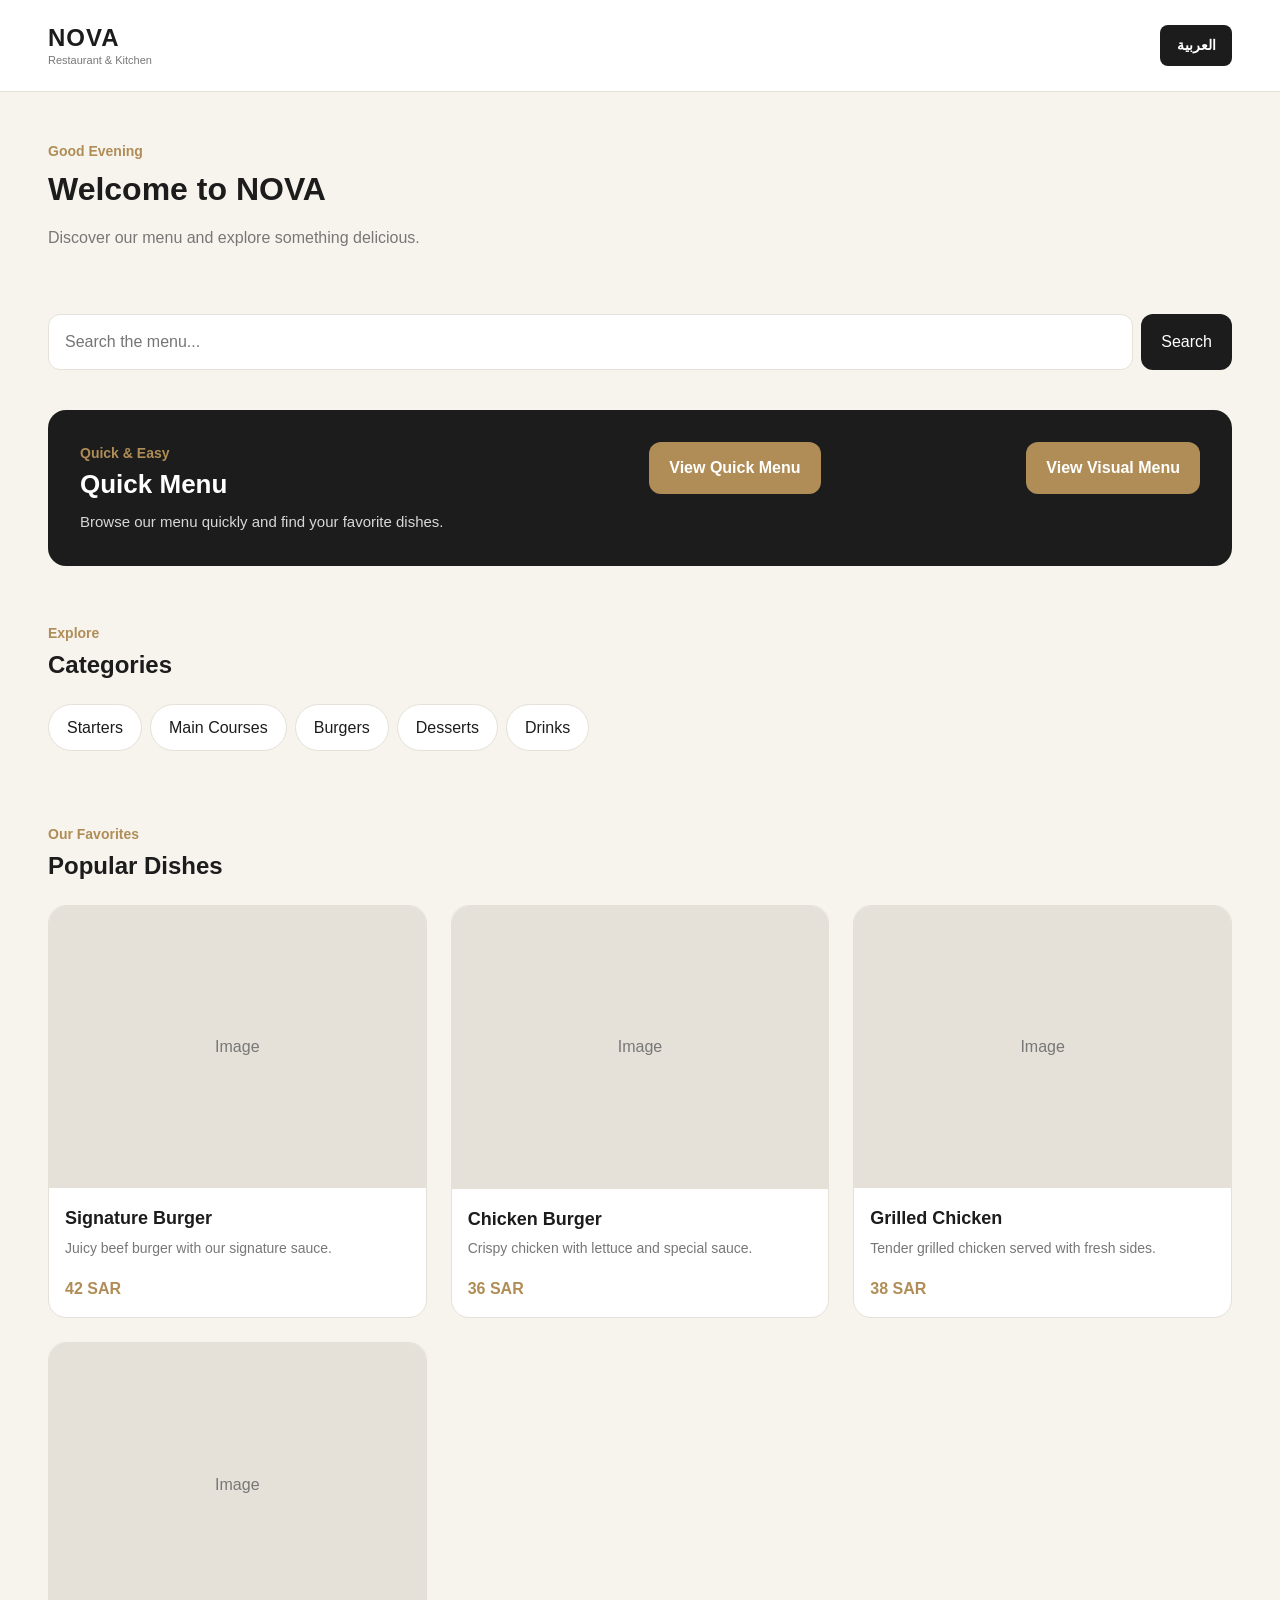
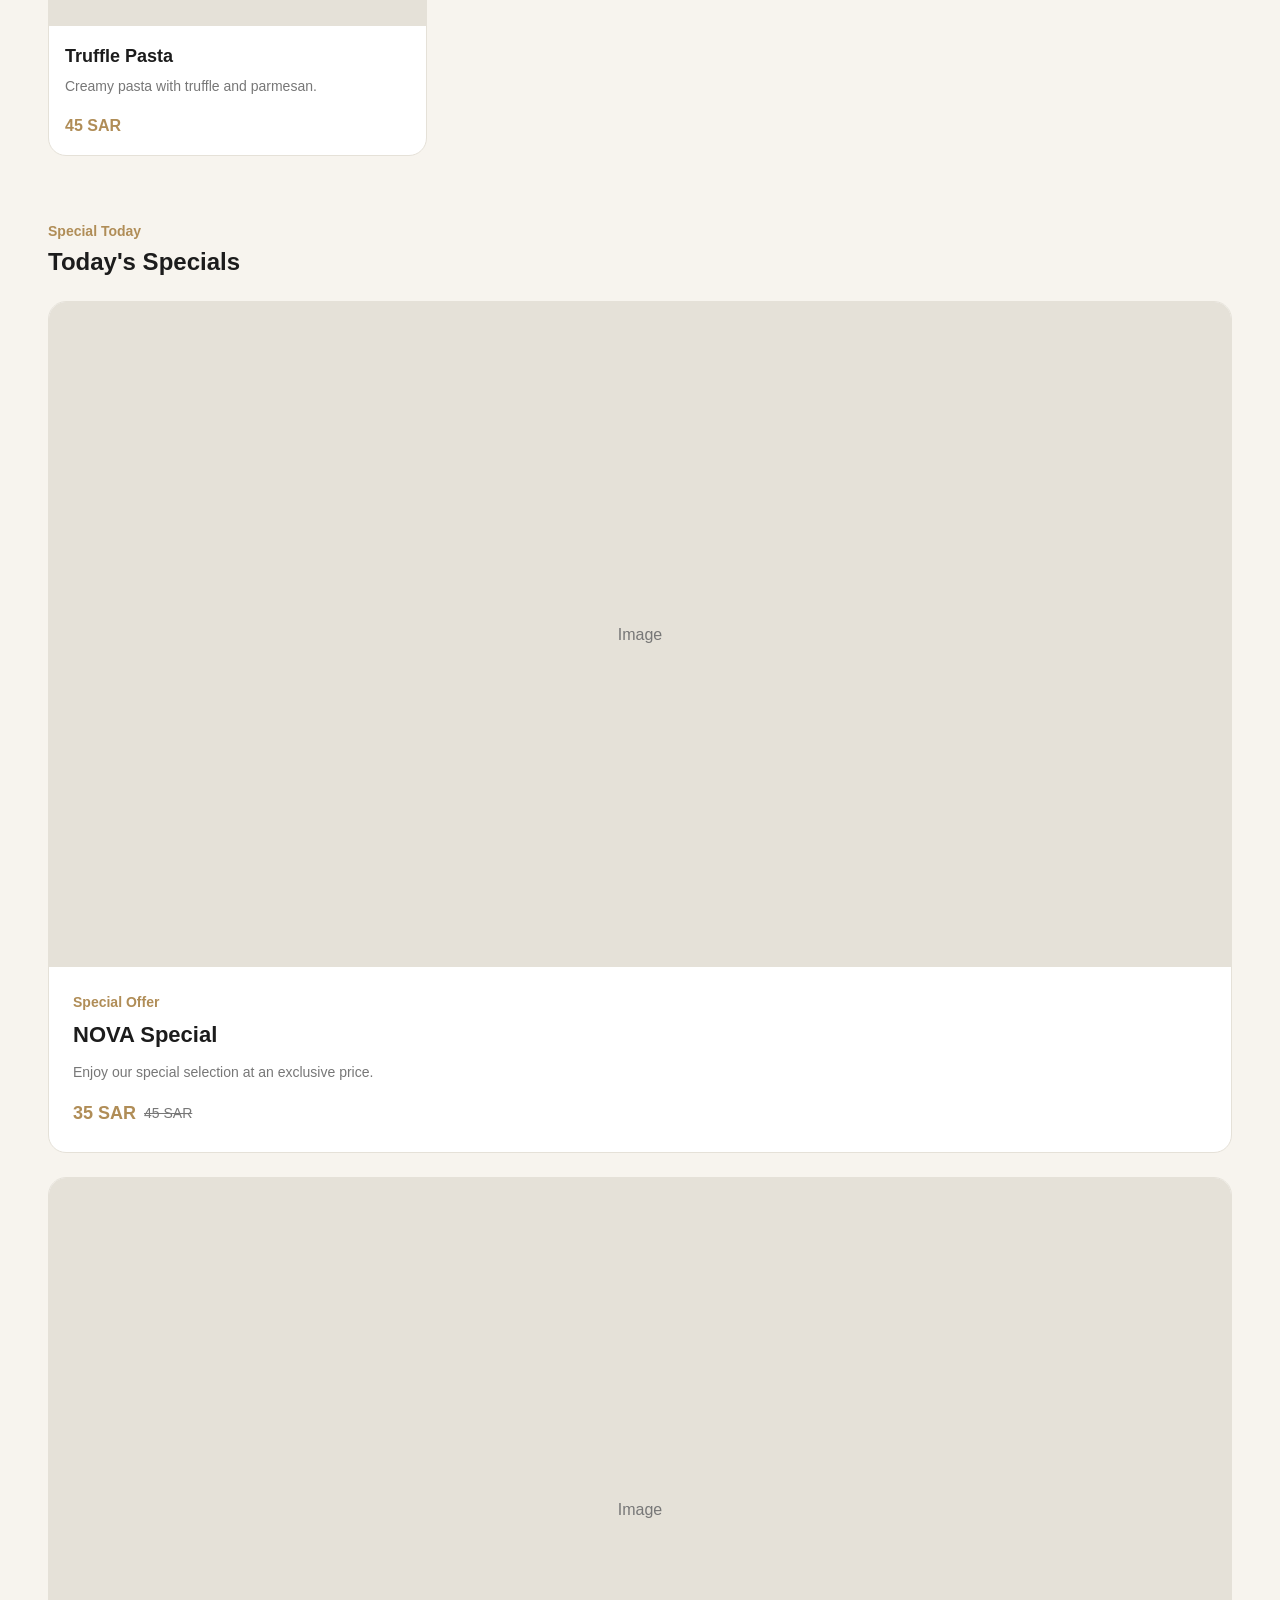
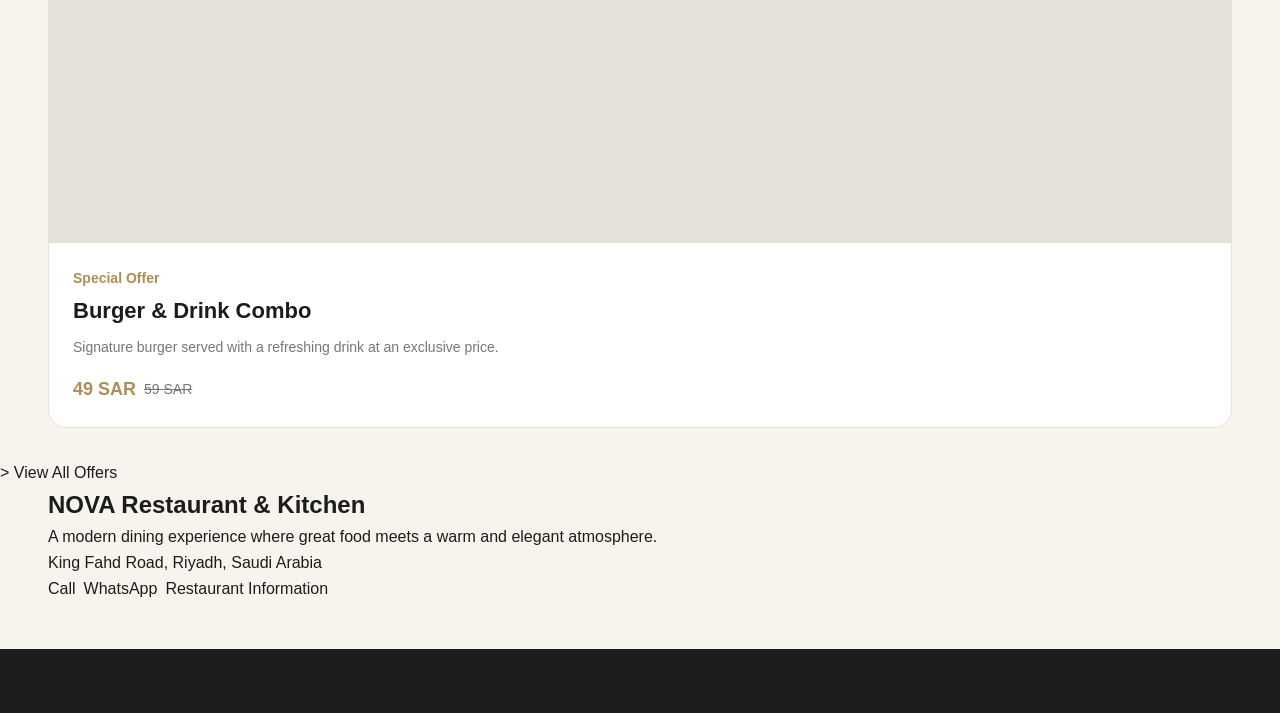
==== nova-restaurant-menu/index.html @ 5a700b1c "Initial NOVA restaurant menu" ====
<!DOCTYPE html>
<html lang="en" dir="ltr">


<head>
    <meta charset="UTF-8">

    <meta
        name="viewport"
        content="width=device-width, initial-scale=1.0"
    >

    <meta
    name="description"
    content="NOVA Restaurant & Kitchen — Explore our menu, signature dishes, special offers, and restaurant information."
>

<meta
    name="robots"
    content="index, follow"
>

<title>NOVA Restaurant & Kitchen | Digital Menu</title>

    <link rel="stylesheet" href="css/variables.css">
    <link rel="stylesheet" href="css/global.css">
    <link rel="stylesheet" href="css/components.css">
    <link rel="stylesheet" href="css/responsive.css">
</head>

<body>

    <div
    id="app"
    data-language="en"
    data-direction="ltr"
>

       <!-- Header -->
<header id="site-header">

    <div class="container">

        <div class="home-header">

            <div class="home-brand">
                <span class="brand-name">NOVA</span>
                <span class="brand-subtitle">Restaurant & Kitchen</span>
            </div>

            <button
                type="button"
                class="language-button"
            >
                العربية
            </button>

        </div>

    </div>

</header>


        <!-- Main Content -->
        <main id="main-content">

    <!-- Welcome Section -->
    <section id="welcome-section">

    <div class="container">

        <p class="welcome-greeting">
            Good Evening
        </p>

        <h1 class="welcome-title">
            Welcome to NOVA
        </h1>

        <p class="welcome-description">
            Discover our menu and explore something delicious.
        </p>

    </div>

</section>


    <!-- Search Section -->
    <section id="search-section">

    <div class="container">

        <div class="search-box">

            <input
                type="search"
                id="menu-search"
                placeholder="Search the menu..."
                aria-label="Search the menu"
            >

            <button
                type="button"
                id="search-button"
                aria-label="Search"
            >
                Search
            </button>

        </div>

    </div>

</section>


    <!-- Quick Menu Section -->
    <section id="quick-menu-section">
        

    <div class="container">

        <div class="quick-menu-card">

            <div class="quick-menu-content">

                <p class="quick-menu-label">
                    Quick & Easy
                </p>

                <h2 class="quick-menu-title">
                    Quick Menu
                </h2>

                <p class="quick-menu-description">
                    Browse our menu quickly and find your favorite dishes.
                </p>

            </div>

            <button
                type="button"
                class="quick-menu-button"
                id="quick-menu-button"
            >
                View Quick Menu
            </button>

            <a
    href="visual-menu.html"
    class="quick-menu-button"
>
    View Visual Menu
</a>

        </div>

    </div>
    

</section>


    <!-- Categories Section -->
    <section id="categories-section">

    <div class="container">

        <div class="section-heading">

            <p class="section-label">
                Explore
            </p>

            <h2 class="section-title">
                Categories
            </h2>

        </div>


        <div
            class="categories-list"
            id="home-categories-list"
        >
        </div>

    </div>

</section>

    <!-- Popular Dishes Section -->
    <section id="popular-section">

    <div class="container">

        <div class="section-heading">

            <p class="section-label">
                Our Favorites
            </p>

            <h2 class="section-title">
                Popular Dishes
            </h2>

        </div>


        <div
    class="products-grid"
    id="home-popular-products"
>
</div>

    </div>

</section>


    <!-- Today's Specials Section -->
    <section id="specials-section">

    <div class="container">

        <div class="section-heading">

            <p class="section-label">
                Special Today
            </p>

            <h2 class="section-title">
                Today's Specials
            </h2>

        </div>


        <div
            class="specials-list"
            id="home-specials-list"
        >
        </div>

    </div>

</section>
>
    View All Offers
</a>

                    

                </div>
                

            </article>

        </div>

    </div>

</section>


    <!-- Restaurant Info Section -->
    <section id="restaurant-info">

    <div class="container">

        <div
            class="restaurant-info-content"
            id="home-restaurant-info"
        >
        </div>

    </div>

</section>

</main>


        <!-- Footer -->
        <footer id="site-footer">
        </footer>

    </div>
    <script src="js/main.js"></script>

</body>

</html>
---- nova-restaurant-menu/css/variables.css ----
:root {

    /* ==============================
       COLORS
    ============================== */

    --color-primary: #1C1C1C;
    --color-background: #F7F4EE;
    --color-surface: #FFFFFF;

    --color-accent: #B08D57;

    --color-text: #1C1C1C;
    --color-text-secondary: #777777;

    --color-border: #E5E1D8;


    /* ==============================
       FONTS
    ============================== */

    --font-english: "Inter", sans-serif;
    --font-arabic: "Tajawal", sans-serif;


    /* ==============================
       SPACING
    ============================== */

    --space-xs: 4px;
    --space-sm: 8px;
    --space-md: 16px;
    --space-lg: 24px;
    --space-xl: 32px;
    --space-2xl: 48px;


    /* ==============================
       BORDER RADIUS
    ============================== */

    --radius-sm: 8px;
    --radius-md: 12px;
    --radius-lg: 18px;


    /* ==============================
       LAYOUT
    ============================== */

    --container-width: 1200px;


    /* ==============================
       TRANSITION
    ============================== */

    --transition: 0.25s ease;

}
---- nova-restaurant-menu/css/global.css ----
/* ==============================
   GLOBAL RESET
============================== */

* {
    margin: 0;
    padding: 0;
    box-sizing: border-box;
}


/* ==============================
   HTML
============================== */

html {
    scroll-behavior: smooth;
}


/* ==============================
   BODY
============================== */

body {
    font-family: var(--font-english);
    background: var(--color-background);
    color: var(--color-text);
    line-height: 1.6;
}


/* ==============================
   ARABIC
============================== */

body[dir="rtl"] {
    font-family: var(--font-arabic);
}


/* ==============================
   FORM ELEMENTS
============================== */

button,
input {
    font: inherit;
}


/* ==============================
   BUTTON
============================== */

button {
    cursor: pointer;
    border: none;
}


/* ==============================
   IMAGES
============================== */

img {
    max-width: 100%;
    display: block;
}


/* ==============================
   LINKS
============================== */

a {
    text-decoration: none;
    color: inherit;
}


/* ==============================
   MAIN APP
============================== */

#app {
    width: 100%;
    min-height: 100vh;
}

/* ==============================
   RTL SUPPORT
============================== */

[dir="rtl"] {
    direction: rtl;
    text-align: right;
}


/* ==============================
   RTL LAYOUT ADJUSTMENTS
============================== */

[dir="rtl"] .quick-menu-button {
    align-self: flex-start;
}

[dir="rtl"] .product-badge {
    align-self: flex-start;
}


/* ==============================
   RTL TEXT
============================== */

[dir="rtl"] input {
    text-align: right;
}

/* ==============================
   CONTAINER
============================== */

.container {
    width: min(
        100% - 32px,
        var(--container-width)
    );

    margin-inline: auto;
}
---- nova-restaurant-menu/css/components.css ----
/* ==============================
   BASE LAYOUT
============================== */

#site-header,
#main-content,
#site-footer {
    width: 100%;
}


/* ==============================
   MAIN CONTENT
============================== */

#main-content {
    min-height: 60vh;
}

/* ==============================
   WELCOME SECTION
============================== */

#welcome-section {
    padding-block: var(--space-2xl);
}

.welcome-greeting {
    color: var(--color-accent);
    font-size: 14px;
    font-weight: 600;
    margin-bottom: var(--space-sm);
}

.welcome-title {
    font-size: 32px;
    line-height: 1.2;
    font-weight: 700;
    margin-bottom: var(--space-md);
}

.welcome-description {
    max-width: 520px;
    color: var(--color-text-secondary);
    font-size: 16px;
}

/* ==============================
   SEARCH SECTION
============================== */

#search-section {
    padding-block: var(--space-md);
}

.search-box {
    display: flex;
    gap: var(--space-sm);
    width: 100%;
}

.search-box input {
    flex: 1;
    min-width: 0;
    padding: 14px 16px;
    border: 1px solid var(--color-border);
    border-radius: var(--radius-md);
    background: var(--color-surface);
    color: var(--color-text);
    outline: none;
}

.search-box input:focus {
    border-color: var(--color-accent);
}

.search-box button {
    padding: 14px 20px;
    border-radius: var(--radius-md);
    background: var(--color-primary);
    color: var(--color-surface);
    transition: var(--transition);
}

.search-box button:hover {
    opacity: 0.9;
}

/* ==============================
   QUICK MENU SECTION
============================== */

#quick-menu-section {
    padding-block: var(--space-lg);
}

.quick-menu-card {
    display: flex;
    flex-direction: column;
    gap: var(--space-lg);
    padding: var(--space-xl);
    border-radius: var(--radius-lg);
    background: var(--color-primary);
    color: var(--color-surface);
}

.quick-menu-label {
    color: var(--color-accent);
    font-size: 14px;
    font-weight: 600;
    margin-bottom: var(--space-xs);
}

.quick-menu-title {
    font-size: 26px;
    line-height: 1.3;
    margin-bottom: var(--space-sm);
}

.quick-menu-description {
    color: #D8D8D8;
    font-size: 15px;
}

.quick-menu-button {
    align-self: flex-start;
    padding: 13px 20px;
    border-radius: var(--radius-md);
    background: var(--color-accent);
    color: var(--color-surface);
    font-weight: 600;
    transition: var(--transition);
}

.quick-menu-button:hover {
    opacity: 0.9;
}

/* ==============================
   CATEGORIES SECTION
============================== */

#categories-section {
    padding-block: var(--space-xl);
}

.section-heading {
    margin-bottom: var(--space-lg);
}

.section-label {
    color: var(--color-accent);
    font-size: 14px;
    font-weight: 600;
    margin-bottom: var(--space-xs);
}

.section-title {
    font-size: 24px;
    line-height: 1.3;
    font-weight: 700;
}

.categories-list {
    display: flex;
    gap: var(--space-sm);
    overflow-x: auto;
    padding-bottom: var(--space-sm);
    scrollbar-width: none;
}

.categories-list::-webkit-scrollbar {
    display: none;
}

.category-item {
    flex: 0 0 auto;
    padding: 10px 18px;
    border: 1px solid var(--color-border);
    border-radius: 999px;
    background: var(--color-surface);
    color: var(--color-text);
    white-space: nowrap;
    transition: var(--transition);
}

.category-item:hover {
    background: var(--color-primary);
    color: var(--color-surface);
    border-color: var(--color-primary);
}

/* ==============================
   POPULAR DISHES
============================== */

#popular-section {
    padding-block: var(--space-xl);
}

.products-grid {
    display: grid;
    grid-template-columns: 1fr;
    gap: var(--space-lg);
}

.product-card {
    overflow: hidden;
    border-radius: var(--radius-lg);
    background: var(--color-surface);
    border: 1px solid var(--color-border);
    transition: var(--transition);
}

.product-card:hover {
    transform: translateY(-2px);
}

.product-image {
    width: 100%;
    aspect-ratio: 4 / 3;
    display: flex;
    align-items: center;
    justify-content: center;
    background: var(--color-border);
    color: var(--color-text-secondary);
}

.product-content {
    padding: var(--space-md);
}

.product-name {
    font-size: 18px;
    font-weight: 700;
    margin-bottom: var(--space-xs);
}

.product-description {
    color: var(--color-text-secondary);
    font-size: 14px;
    margin-bottom: var(--space-md);
}

.product-price {
    color: var(--color-accent);
    font-size: 16px;
    font-weight: 700;
}

/* ==============================
   TODAY'S SPECIALS
============================== */

#specials-section {
    padding-block: var(--space-xl);
}

.specials-list {
    display: grid;
    grid-template-columns: 1fr;
    gap: var(--space-lg);
}

.offer-card {
    overflow: hidden;
    border-radius: var(--radius-lg);
    background: var(--color-surface);
    border: 1px solid var(--color-border);
}

.offer-image {
    width: 100%;
    aspect-ratio: 16 / 9;
    display: flex;
    align-items: center;
    justify-content: center;
    background: var(--color-border);
    color: var(--color-text-secondary);
}

.offer-content {
    padding: var(--space-lg);
}

.offer-label {
    color: var(--color-accent);
    font-size: 14px;
    font-weight: 600;
    margin-bottom: var(--space-xs);
}

.offer-title {
    font-size: 22px;
    font-weight: 700;
    margin-bottom: var(--space-sm);
}

.offer-description {
    color: var(--color-text-secondary);
    font-size: 14px;
    margin-bottom: var(--space-md);
}

.offer-price {
    display: flex;
    align-items: center;
    gap: var(--space-sm);
}

.offer-price-current {
    color: var(--color-accent);
    font-size: 18px;
    font-weight: 700;
}

.offer-price-original {
    color: var(--color-text-secondary);
    font-size: 14px;
    text-decoration: line-through;
}

/* ==============================
   RESTAURANT INFORMATION
============================== */

#restaurant-info-section {
    padding-block: var(--space-xl);
}

.restaurant-info {
    display: grid;
    grid-template-columns: 1fr;
    gap: var(--space-lg);
}

.restaurant-info > div {
    padding: var(--space-lg);
    border-radius: var(--radius-md);
    background: var(--color-surface);
    border: 1px solid var(--color-border);
}

.restaurant-info h3 {
    font-size: 18px;
    font-weight: 700;
    margin-bottom: var(--space-sm);
}

.restaurant-info p {
    color: var(--color-text-secondary);
    font-size: 14px;
}

.restaurant-actions {
    display: flex;
    flex-wrap: wrap;
    gap: var(--space-sm);
}

.restaurant-actions button {
    padding: 11px 16px;
    border-radius: var(--radius-md);
    background: var(--color-primary);
    color: var(--color-surface);
    transition: var(--transition);
}

.restaurant-actions button:hover {
    opacity: 0.9;
}

/* ==============================
   QUICK MENU HEADER
============================== */

#quick-menu-header {
    padding-block: var(--space-lg);
    border-bottom: 1px solid var(--color-border);
    background: var(--color-surface);
}

.quick-menu-top {
    display: flex;
    align-items: center;
    justify-content: space-between;
    gap: var(--space-md);
}

.back-button,
.language-button {
    font-size: 14px;
    font-weight: 600;
}

.back-button {
    color: var(--color-text-secondary);
}

.back-button:hover {
    color: var(--color-text);
}

.quick-menu-brand {
    display: flex;
    flex-direction: column;
    align-items: center;
}

.brand-name {
    font-size: 22px;
    font-weight: 700;
    letter-spacing: 1px;
}

.brand-subtitle {
    color: var(--color-text-secondary);
    font-size: 11px;
}

.language-button {
    padding: 9px 12px;
    border-radius: var(--radius-sm);
    background: var(--color-primary);
    color: var(--color-surface);
}

/* ==============================
   QUICK MENU CATEGORY NAVIGATION
============================== */

#quick-menu-categories {
    position: sticky;
    top: 0;
    z-index: 10;
    padding-block: var(--space-sm);
    background: var(--color-background);
    border-bottom: 1px solid var(--color-border);
}

.quick-menu-category-list {
    display: flex;
    gap: var(--space-sm);
    overflow-x: auto;
    padding-block: 2px;
    scrollbar-width: none;
}

.quick-menu-category-list::-webkit-scrollbar {
    display: none;
}

.quick-category {
    flex: 0 0 auto;
    padding: 9px 16px;
    border: 1px solid var(--color-border);
    border-radius: 999px;
    background: var(--color-surface);
    color: var(--color-text);
    font-size: 14px;
    font-weight: 600;
    white-space: nowrap;
    transition: var(--transition);
}

.quick-category:hover,
.quick-category.active {
    background: var(--color-primary);
    border-color: var(--color-primary);
    color: var(--color-surface);
}

/* ==============================
   QUICK MENU CONTENT
============================== */

#quick-menu-content {
    padding-block: var(--space-xl);
}

.quick-category-section {
    padding-block: var(--space-lg);
    scroll-margin-top: 70px;
}

.quick-category-title {
    font-size: 22px;
    font-weight: 700;
    margin-bottom: var(--space-md);
}

.quick-menu-items {
    display: flex;
    flex-direction: column;
    gap: var(--space-sm);
}

.quick-menu-item {
    display: flex;
    align-items: flex-start;
    justify-content: space-between;
    gap: var(--space-md);

    padding: var(--space-md);

    border-bottom: 1px solid var(--color-border);

    transition: var(--transition);
}

.quick-menu-item:hover {
    background: var(--color-surface);
    border-radius: var(--radius-sm);
}

.quick-menu-item h3 {
    font-size: 16px;
    font-weight: 700;
    margin-bottom: 4px;
}

.quick-menu-item p {
    color: var(--color-text-secondary);
    font-size: 13px;
    line-height: 1.5;
}

.quick-menu-item span {
    flex: 0 0 auto;
    color: var(--color-accent);
    font-size: 15px;
    font-weight: 700;
    white-space: nowrap;
}

/* ==============================
   FOOTER
============================== */

#site-footer {
    margin-top: var(--space-2xl);
    padding-block: var(--space-xl);
    background: var(--color-primary);
    color: var(--color-surface);
}

.footer-content {
    display: grid;
    grid-template-columns: 1fr;
    gap: var(--space-lg);
}

.footer-brand h2 {
    font-size: 24px;
    margin-bottom: var(--space-xs);
}

.footer-brand p,
.footer-contact p {
    color: #D8D8D8;
    font-size: 14px;
}

.footer-contact {
    display: flex;
    flex-direction: column;
    gap: var(--space-xs);
}

.footer-social {
    display: flex;
    flex-wrap: wrap;
    gap: var(--space-md);
}

.footer-social a {
    color: var(--color-accent);
    font-size: 14px;
    font-weight: 600;
}

.footer-bottom {
    margin-top: var(--space-xl);
    padding-top: var(--space-md);
    border-top: 1px solid #3A3A3A;
}

.footer-bottom p {
    color: #AAAAAA;
    font-size: 12px;
}

/* ==============================
   VISUAL MENU
============================== */

#visual-menu-header {
    padding-block: var(--space-lg);
    background: var(--color-surface);
    border-bottom: 1px solid var(--color-border);
}

.visual-menu-top {
    display: flex;
    align-items: center;
    justify-content: space-between;
    gap: var(--space-md);
}

.visual-menu-brand {
    display: flex;
    flex-direction: column;
    align-items: center;
}


#visual-menu-categories {
    position: sticky;
    top: 0;
    z-index: 10;
    padding-block: var(--space-sm);
    background: var(--color-background);
    border-bottom: 1px solid var(--color-border);
}

.visual-menu-category-list {
    display: flex;
    gap: var(--space-sm);
    overflow-x: auto;
    scrollbar-width: none;
}

.visual-menu-category-list::-webkit-scrollbar {
    display: none;
}

.visual-category {
    flex: 0 0 auto;
    padding: 9px 16px;
    border: 1px solid var(--color-border);
    border-radius: 999px;
    background: var(--color-surface);
    color: var(--color-text);
    font-size: 14px;
    font-weight: 600;
    white-space: nowrap;
    transition: var(--transition);
}

.visual-category:hover,
.visual-category.active {
    background: var(--color-primary);
    border-color: var(--color-primary);
    color: var(--color-surface);
}


/* ==============================
   VIEW CONTROLS
============================== */

#visual-menu-controls {
    padding-block: var(--space-md);
}

.menu-controls {
    display: flex;
    align-items: center;
    justify-content: flex-end;
    gap: var(--space-sm);
}

.view-mode-label {
    color: var(--color-text-secondary);
    font-size: 14px;
}

.view-mode-buttons {
    display: flex;
    gap: 4px;
    padding: 4px;
    border-radius: var(--radius-md);
    background: var(--color-border);
}

.view-mode-button {
    padding: 8px 14px;
    border-radius: var(--radius-sm);
    background: transparent;
    color: var(--color-text);
    font-size: 13px;
    font-weight: 600;
}

.view-mode-button.active {
    background: var(--color-surface);
}


/* ==============================
   VISUAL PRODUCTS
============================== */

#visual-menu-products {
    padding-block: var(--space-lg);
}

.visual-category-section {
    padding-block: var(--space-lg);
    scroll-margin-top: 70px;
}

.visual-category-title {
    font-size: 22px;
    font-weight: 700;
    margin-bottom: var(--space-lg);
}

.visual-products-grid {
    display: grid;
    grid-template-columns: 1fr;
    gap: var(--space-lg);
}

.visual-product-card {
    overflow: hidden;
    border-radius: var(--radius-lg);
    background: var(--color-surface);
    border: 1px solid var(--color-border);
    transition: var(--transition);
}

.visual-product-card:hover {
    transform: translateY(-3px);
}

.visual-product-image {
    width: 100%;
    aspect-ratio: 4 / 3;
    display: flex;
    align-items: center;
    justify-content: center;
    background: var(--color-border);
    color: var(--color-text-secondary);
}

.visual-product-content {
    padding: var(--space-md);
}

.visual-product-content h3 {
    font-size: 17px;
    font-weight: 700;
    margin-bottom: var(--space-xs);
}

.visual-product-content p {
    color: var(--color-text-secondary);
    font-size: 14px;
    margin-bottom: var(--space-md);
}

.visual-product-price {
    color: var(--color-accent);
    font-size: 16px;
    font-weight: 700;
}

/* ==============================
   PRODUCT DETAILS
============================== */

#product-details-header {
    padding-block: var(--space-lg);
    background: var(--color-surface);
    border-bottom: 1px solid var(--color-border);
}

.product-details-top {
    display: flex;
    align-items: center;
    justify-content: space-between;
    gap: var(--space-md);
}

.product-details-brand {
    display: flex;
    flex-direction: column;
    align-items: center;
}


#product-details-content {
    padding-block: var(--space-2xl);
}

.product-details {
    display: grid;
    grid-template-columns: 1fr;
    gap: var(--space-xl);
}


/* Product Image */

.product-details-image {
    width: 100%;
    aspect-ratio: 4 / 3;
    display: flex;
    align-items: center;
    justify-content: center;

    border-radius: var(--radius-lg);

    background: var(--color-border);
    color: var(--color-text-secondary);
}


/* Product Information */

.product-details-info {
    display: flex;
    flex-direction: column;
}


/* Badge */

.product-badge {
    align-self: flex-start;
    margin-bottom: var(--space-sm);

    padding: 6px 10px;

    border-radius: 999px;

    background: var(--color-accent);
    color: var(--color-surface);

    font-size: 12px;
    font-weight: 600;
}


/* Name */

.product-details-name {
    font-size: 30px;
    line-height: 1.2;
    font-weight: 700;
    margin-bottom: var(--space-sm);
}


/* Price */

.product-details-price {
    color: var(--color-accent);
    font-size: 20px;
    font-weight: 700;
    margin-bottom: var(--space-lg);
}


/* Description */

.product-details-description {
    color: var(--color-text-secondary);
    font-size: 15px;
    line-height: 1.7;
    margin-bottom: var(--space-xl);
}


/* Details Sections */

.product-details-section {
    padding-block: var(--space-lg);
    border-top: 1px solid var(--color-border);
}

.product-details-section h2 {
    font-size: 17px;
    font-weight: 700;
    margin-bottom: var(--space-sm);
}

.product-details-section p {
    color: var(--color-text-secondary);
    font-size: 14px;
    line-height: 1.7;
}

/* ==============================
   SEARCH PAGE
============================== */

#search-page-header {
    padding-block: var(--space-lg);
    background: var(--color-surface);
    border-bottom: 1px solid var(--color-border);
}

.search-page-top {
    display: flex;
    align-items: center;
    justify-content: space-between;
    gap: var(--space-md);
}

.search-page-brand {
    display: flex;
    flex-direction: column;
    align-items: center;
}

.search-page-heading {
    margin-top: var(--space-xl);
}

.search-page-title {
    font-size: 30px;
    line-height: 1.2;
    font-weight: 700;
}


/* Search Input */

#search-page-input {
    padding-block: var(--space-xl);
}

.search-page-box {
    display: flex;
    gap: var(--space-sm);
}

.search-page-box input {
    flex: 1;
    min-width: 0;
    padding: 14px 16px;
    border: 1px solid var(--color-border);
    border-radius: var(--radius-md);
    background: var(--color-surface);
    color: var(--color-text);
    outline: none;
}

.search-page-box input:focus {
    border-color: var(--color-accent);
}

.search-page-box button {
    padding: 14px 20px;
    border-radius: var(--radius-md);
    background: var(--color-primary);
    color: var(--color-surface);
}


/* Popular Searches */

#popular-searches {
    padding-block: var(--space-lg);
}

.popular-search-list {
    display: flex;
    flex-wrap: wrap;
    gap: var(--space-sm);
}

.popular-search-item {
    padding: 10px 16px;
    border: 1px solid var(--color-border);
    border-radius: 999px;
    background: var(--color-surface);
    color: var(--color-text);
    font-size: 14px;
    transition: var(--transition);
}

.popular-search-item:hover {
    background: var(--color-primary);
    border-color: var(--color-primary);
    color: var(--color-surface);
}


/* Search Results */

#search-results {
    padding-block: var(--space-xl);
}

.search-results-grid {
    display: grid;
    grid-template-columns: 1fr;
    gap: var(--space-lg);
}

.search-result-card {
    overflow: hidden;
    border: 1px solid var(--color-border);
    border-radius: var(--radius-lg);
    background: var(--color-surface);
    transition: var(--transition);
}

.search-result-card:hover {
    transform: translateY(-2px);
}

.search-result-image {
    width: 100%;
    aspect-ratio: 4 / 3;
    display: flex;
    align-items: center;
    justify-content: center;
    background: var(--color-border);
    color: var(--color-text-secondary);
}

.search-result-content {
    padding: var(--space-md);
}

.search-result-content h3 {
    font-size: 17px;
    font-weight: 700;
    margin-bottom: var(--space-xs);
}

.search-result-content p {
    color: var(--color-text-secondary);
    font-size: 14px;
    margin-bottom: var(--space-md);
}

.search-result-content span {
    color: var(--color-accent);
    font-size: 16px;
    font-weight: 700;
}


/* No Results */

.search-no-results {
    padding-block: var(--space-2xl);
    text-align: center;
}

.search-no-results h3 {
    font-size: 20px;
    margin-bottom: var(--space-sm);
}

.search-no-results p {
    color: var(--color-text-secondary);
}

/* ==============================
   OFFERS HEADER
============================== */

#offers-header {
    padding-block: var(--space-xl);
    background: var(--color-surface);
    border-bottom: 1px solid var(--color-border);
}

.offers-top {
    display: flex;
    align-items: center;
    justify-content: space-between;
    gap: var(--space-md);
}

.offers-brand {
    display: flex;
    flex-direction: column;
    align-items: center;
}

.offers-heading {
    margin-top: var(--space-xl);
}

.offers-title {
    font-size: 32px;
    line-height: 1.2;
    font-weight: 700;
    margin-bottom: var(--space-sm);
}

.offers-description {
    max-width: 560px;
    color: var(--color-text-secondary);
    font-size: 15px;
}

/* ==============================
   OFFERS PAGE
============================== */

#offers-content {
    padding-block: var(--space-2xl);
}


/* ==============================
   OFFERS LIST
============================== */

.offers-list {
    display: grid;
    grid-template-columns: 1fr;
    gap: var(--space-xl);
}


/* ==============================
   OFFER PAGE CARD
============================== */

.offer-page-card {
    overflow: hidden;
    border-radius: var(--radius-lg);
    background: var(--color-surface);
    border: 1px solid var(--color-border);
    transition: var(--transition);
}

.offer-page-card:hover {
    transform: translateY(-3px);
}


/* ==============================
   OFFER IMAGE
============================== */

.offer-page-image {
    width: 100%;
    aspect-ratio: 16 / 9;

    display: flex;
    align-items: center;
    justify-content: center;

    background: var(--color-border);
    color: var(--color-text-secondary);
}


/* ==============================
   OFFER CONTENT
============================== */

.offer-page-content {
    padding: var(--space-lg);
}


/* ==============================
   OFFER BADGE
============================== */

.offer-page-badge {
    display: inline-block;

    margin-bottom: var(--space-sm);

    padding: 6px 10px;

    border-radius: 999px;

    background: var(--color-accent);
    color: var(--color-surface);

    font-size: 12px;
    font-weight: 600;
}


/* ==============================
   OFFER TITLE
============================== */

.offer-page-title {
    font-size: 22px;
    font-weight: 700;
    margin-bottom: var(--space-sm);
}


/* ==============================
   OFFER DESCRIPTION
============================== */

.offer-page-description {
    color: var(--color-text-secondary);
    font-size: 14px;
    line-height: 1.7;
    margin-bottom: var(--space-lg);
}


/* ==============================
   OFFER PRICE
============================== */

.offer-page-price {
    display: flex;
    align-items: center;
    gap: var(--space-sm);

    margin-bottom: var(--space-lg);
}

.offer-page-current {
    color: var(--color-accent);
    font-size: 20px;
    font-weight: 700;
}

.offer-page-original {
    color: var(--color-text-secondary);
    font-size: 14px;
    text-decoration: line-through;
}


/* ==============================
   OFFER BUTTON
============================== */

.offer-page-button {
    display: inline-block;

    padding: 12px 18px;

    border-radius: var(--radius-md);

    background: var(--color-primary);
    color: var(--color-surface);

    font-size: 14px;
    font-weight: 600;

    transition: var(--transition);
}

.offer-page-button:hover {
    opacity: 0.9;
}

/* ==============================
   RESTAURANT PAGE HEADER
============================== */

#restaurant-page-header {
    padding-block: var(--space-xl);
    background: var(--color-surface);
    border-bottom: 1px solid var(--color-border);
}

.restaurant-page-top {
    display: flex;
    align-items: center;
    justify-content: space-between;
    gap: var(--space-md);
}

.restaurant-page-brand {
    display: flex;
    flex-direction: column;
    align-items: center;
}

.restaurant-page-heading {
    margin-top: var(--space-xl);
}

.restaurant-page-title {
    font-size: 32px;
    line-height: 1.2;
    font-weight: 700;
    margin-bottom: var(--space-sm);
}

.restaurant-page-description {
    max-width: 560px;
    color: var(--color-text-secondary);
    font-size: 15px;
}

/* ==============================
   RESTAURANT PAGE CONTENT
============================== */

#restaurant-page-content {
    padding-block: var(--space-2xl);
}


/* ==============================
   RESTAURANT PAGE GRID
============================== */

.restaurant-page-grid {
    display: grid;
    grid-template-columns: 1fr;
    gap: var(--space-lg);
}


/* ==============================
   RESTAURANT PAGE CARD
============================== */

.restaurant-page-card {
    padding: var(--space-xl);

    border-radius: var(--radius-lg);

    background: var(--color-surface);

    border: 1px solid var(--color-border);
}


/* ==============================
   CARD TITLE
============================== */

.restaurant-page-card h2 {
    font-size: 22px;
    line-height: 1.3;
    font-weight: 700;

    margin-bottom: var(--space-sm);
}


/* ==============================
   CARD TEXT
============================== */

.restaurant-page-card > p:not(.section-label) {
    color: var(--color-text-secondary);

    font-size: 15px;

    line-height: 1.7;
}


/* ==============================
   OPENING HOURS
============================== */

.restaurant-hours-list {
    display: flex;
    flex-direction: column;
    gap: var(--space-md);

    margin-top: var(--space-md);
}

.restaurant-hours-list div {
    display: flex;
    flex-direction: column;
    gap: 4px;

    padding-bottom: var(--space-md);

    border-bottom: 1px solid var(--color-border);
}

.restaurant-hours-list div:last-child {
    padding-bottom: 0;
    border-bottom: none;
}

.restaurant-hours-list span {
    color: var(--color-text-secondary);

    font-size: 14px;
}

.restaurant-hours-list strong {
    color: var(--color-text);

    font-size: 15px;
}


/* ==============================
   ACTION BUTTONS
============================== */

.restaurant-page-actions {
    display: flex;
    flex-wrap: wrap;
    gap: var(--space-sm);

    margin-top: var(--space-lg);
}

.restaurant-page-button {
    display: inline-block;

    padding: 11px 16px;

    border-radius: var(--radius-md);

    background: var(--color-primary);
    color: var(--color-surface);

    font-size: 14px;
    font-weight: 600;

    transition: var(--transition);
}

.restaurant-page-button:hover {
    opacity: 0.9;
}


/* ==============================
   SOCIAL MEDIA
============================== */

.restaurant-page-social {
    display: flex;
    flex-wrap: wrap;
    gap: var(--space-md);

    margin-top: var(--space-lg);
}

.restaurant-page-social a {
    color: var(--color-accent);

    font-size: 14px;
    font-weight: 600;
}


/* ==============================
   MAP
============================== */

.restaurant-map-placeholder {
    width: 100%;
    min-height: 220px;

    display: flex;
    align-items: center;
    justify-content: center;

    margin-top: var(--space-lg);

    border-radius: var(--radius-md);

    background: var(--color-border);

    color: var(--color-text-secondary);

    font-size: 14px;
}

/* ==============================
   LANGUAGE BUTTON
============================== */

.language-button {
    min-width: 72px;
    padding: 9px 12px;

    border-radius: var(--radius-sm);

    background: var(--color-primary);
    color: var(--color-surface);

    font-size: 14px;
    font-weight: 600;

    transition: var(--transition);
}

.language-button:hover {
    opacity: 0.9;
}

/* ==============================
   RTL FLEX SUPPORT
============================== */

[dir="rtl"] .quick-menu-top,
[dir="rtl"] .visual-menu-top,
[dir="rtl"] .product-details-top,
[dir="rtl"] .search-page-top,
[dir="rtl"] .offers-top,
[dir="rtl"] .restaurant-page-top {
    direction: rtl;
}


/* ==============================
   RTL PRICE LAYOUT
============================== */

[dir="rtl"] .offer-price,
[dir="rtl"] .offer-page-price {
    flex-direction: row;
}


/* ==============================
   RTL ACTIONS
============================== */

[dir="rtl"] .restaurant-actions,
[dir="rtl"] .restaurant-page-actions,
[dir="rtl"] .restaurant-page-social {
    justify-content: flex-start;
}

/* ==============================
   HOME HEADER
============================== */

#site-header {
    padding-block: var(--space-lg);
    background: var(--color-surface);
    border-bottom: 1px solid var(--color-border);
}

.home-header {
    display: flex;
    align-items: center;
    justify-content: space-between;
    gap: var(--space-md);
}

.home-brand {
    display: flex;
    flex-direction: column;
}

.home-brand .brand-name {
    font-size: 24px;
    font-weight: 700;
    line-height: 1.2;
}

.home-brand .brand-subtitle {
    color: var(--color-text-secondary);
    font-size: 11px;
    line-height: 1.3;
}
---- nova-restaurant-menu/css/responsive.css ----
/* ==============================
   TABLET
============================== */

@media (min-width: 768px) {

    .container {
        width: min(
            100% - 64px,
            var(--container-width)
        );
    }


    /* ==============================
       PRODUCT GRIDS
    ============================== */

    .products-grid {
        grid-template-columns: repeat(2, 1fr);
    }

    .visual-products-grid {
        grid-template-columns: repeat(2, 1fr);
    }

    .search-results-grid {
        grid-template-columns: repeat(2, 1fr);
    }


    /* ==============================
       OFFERS
    ============================== */

    .offers-list {
        grid-template-columns: repeat(2, 1fr);
    }


    /* ==============================
       RESTAURANT INFORMATION
    ============================== */

    .restaurant-page-grid {
        grid-template-columns: repeat(2, 1fr);
    }

}


/* ==============================
   DESKTOP
============================== */

@media (min-width: 1200px) {

    .container {
        width: min(
            100% - 96px,
            var(--container-width)
        );
    }


    /* ==============================
       PRODUCT GRIDS
    ============================== */

    .products-grid {
        grid-template-columns: repeat(3, 1fr);
    }

    .visual-products-grid {
        grid-template-columns: repeat(3, 1fr);
    }

    .search-results-grid {
        grid-template-columns: repeat(3, 1fr);
    }


    /* ==============================
       OFFERS
    ============================== */

    .offers-list {
        grid-template-columns: repeat(2, 1fr);
    }


    /* ==============================
       RESTAURANT INFORMATION
    ============================== */

    .restaurant-page-grid {
        grid-template-columns: repeat(2, 1fr);
    }

}

/* ==============================
   MOBILE HEADER
============================== */

@media (max-width: 767px) {

    .quick-menu-top,
    .visual-menu-top,
    .product-details-top,
    .search-page-top,
    .offers-top,
    .restaurant-page-top {
        gap: var(--space-sm);
    }


    .brand-name {
        font-size: 20px;
    }


    .brand-subtitle {
        font-size: 10px;
    }


    .back-button,
    .language-button {
        font-size: 13px;
    }


    .language-button {
        padding: 8px 10px;
    }

}

/* ==============================
   MOBILE TYPOGRAPHY
============================== */

@media (max-width: 767px) {

    .welcome-title {
        font-size: 28px;
    }


    .quick-menu-title {
        font-size: 23px;
    }


    .section-title {
        font-size: 22px;
    }


    .product-details-name {
        font-size: 27px;
    }


    .search-page-title,
    .offers-title,
    .restaurant-page-title {
        font-size: 28px;
    }


    .visual-category-title,
    .quick-category-title {
        font-size: 20px;
    }

}

/* ==============================
   MOBILE CATEGORY NAVIGATION
============================== */

@media (max-width: 767px) {

    .quick-menu-category-list,
    .visual-menu-category-list,
    .categories-list {
        width: 100%;
        overflow-x: auto;
        overflow-y: hidden;

        -webkit-overflow-scrolling: touch;

        scrollbar-width: none;
    }


    .quick-menu-category-list::-webkit-scrollbar,
    .visual-menu-category-list::-webkit-scrollbar,
    .categories-list::-webkit-scrollbar {
        display: none;
    }


    .quick-category,
    .visual-category,
    .category-item {
        flex-shrink: 0;
    }

}

/* ==============================
   QUICK MENU RESPONSIVE
============================== */

@media (min-width: 768px) {

    .quick-menu-card {
        flex-direction: row;
        align-items: center;
        justify-content: space-between;
    }


    .quick-menu-content {
        max-width: 680px;
    }


    .quick-menu-button {
        flex-shrink: 0;
    }

}

/* ==============================
   PRODUCT DETAILS RESPONSIVE
============================== */

@media (min-width: 768px) {

    .product-details {
        grid-template-columns: 1.1fr 1fr;
        align-items: start;
    }


    .product-details-image {
        position: sticky;
        top: var(--space-lg);
    }

}

/* ==============================
   OFFERS RESPONSIVE
============================== */

@media (min-width: 768px) {

    .offer-page-card {
        display: grid;
        grid-template-columns: 1fr 1fr;
        align-items: stretch;
    }


    .offer-page-image {
        height: 100%;
        min-height: 280px;
    }


    .offer-page-content {
        display: flex;
        flex-direction: column;
        justify-content: center;
    }


    .offer-page-button {
        align-self: flex-start;
    }

}

/* ==============================
   RESTAURANT INFORMATION RESPONSIVE
============================== */

@media (min-width: 768px) {

    .restaurant-page-card {
        min-height: 100%;
    }


    .restaurant-map-card {
        grid-column: 1 / -1;
    }


    .restaurant-map-placeholder {
        min-height: 300px;
    }

}
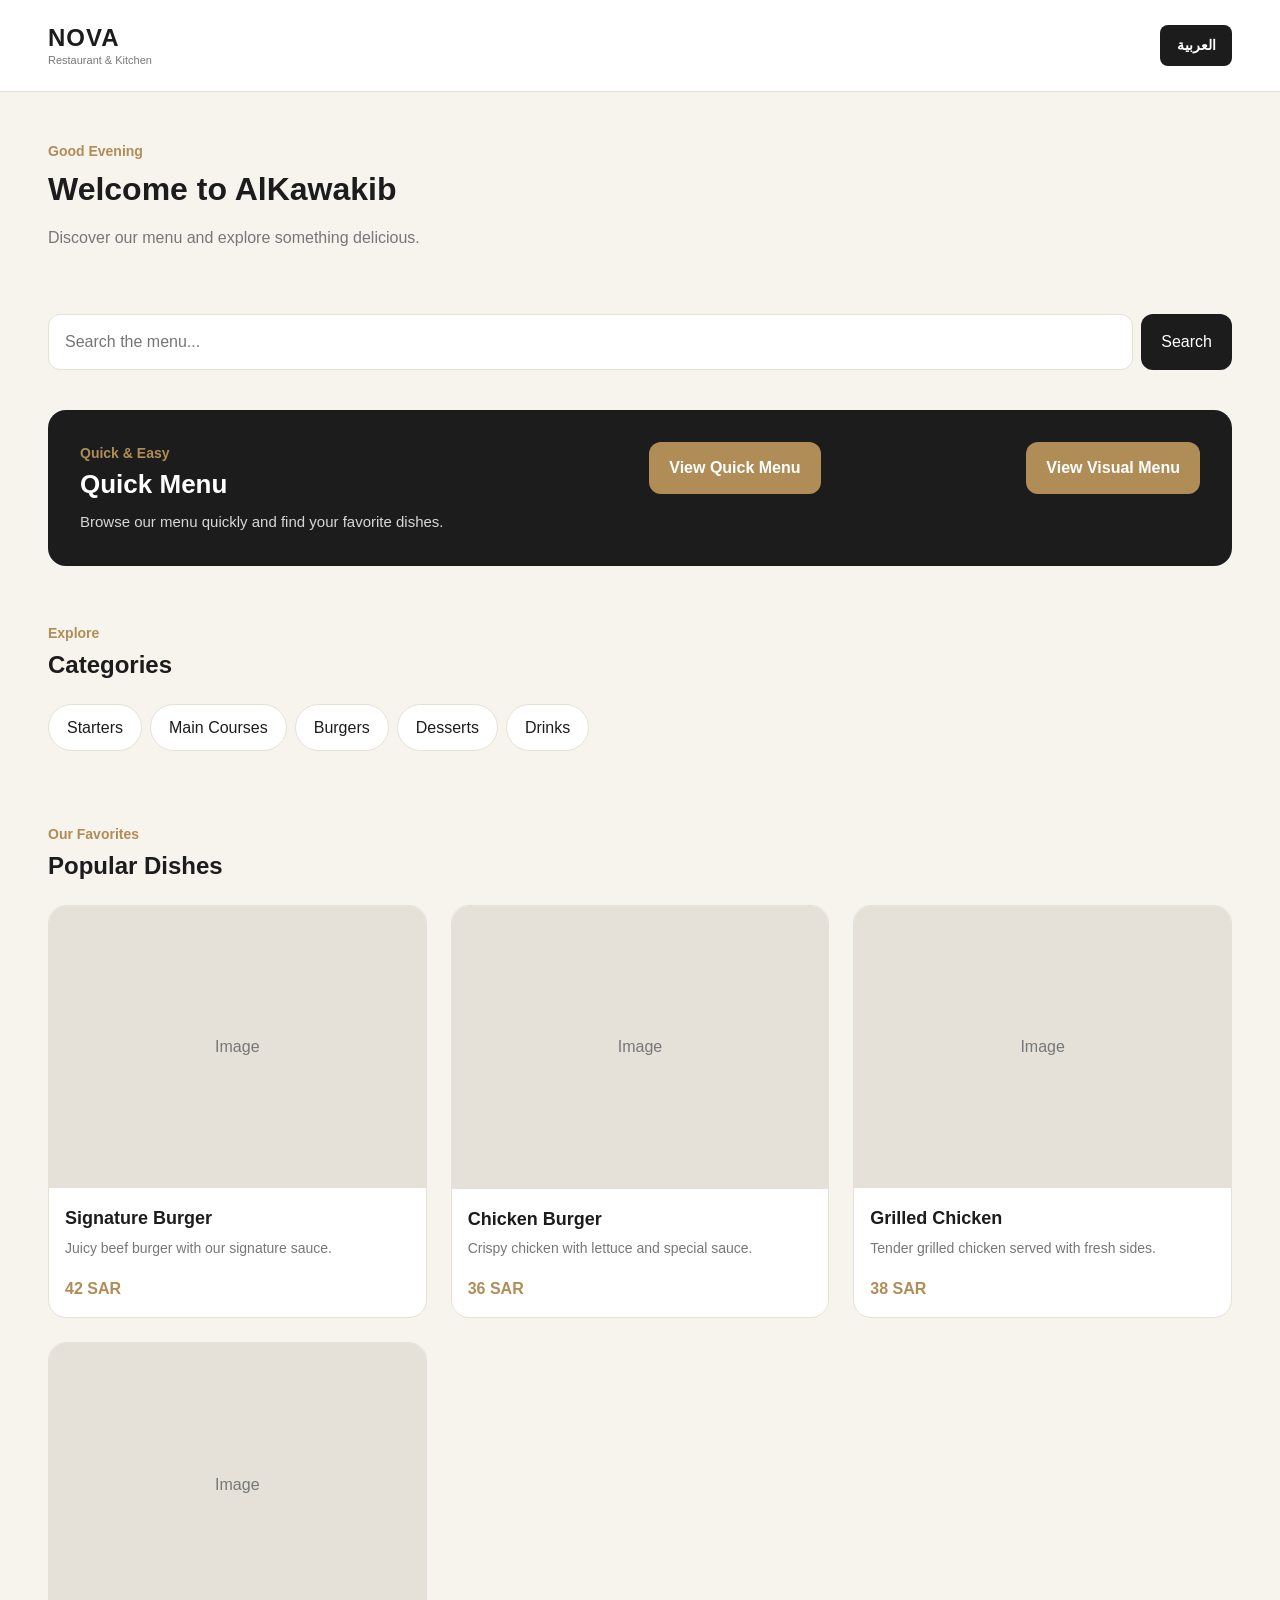
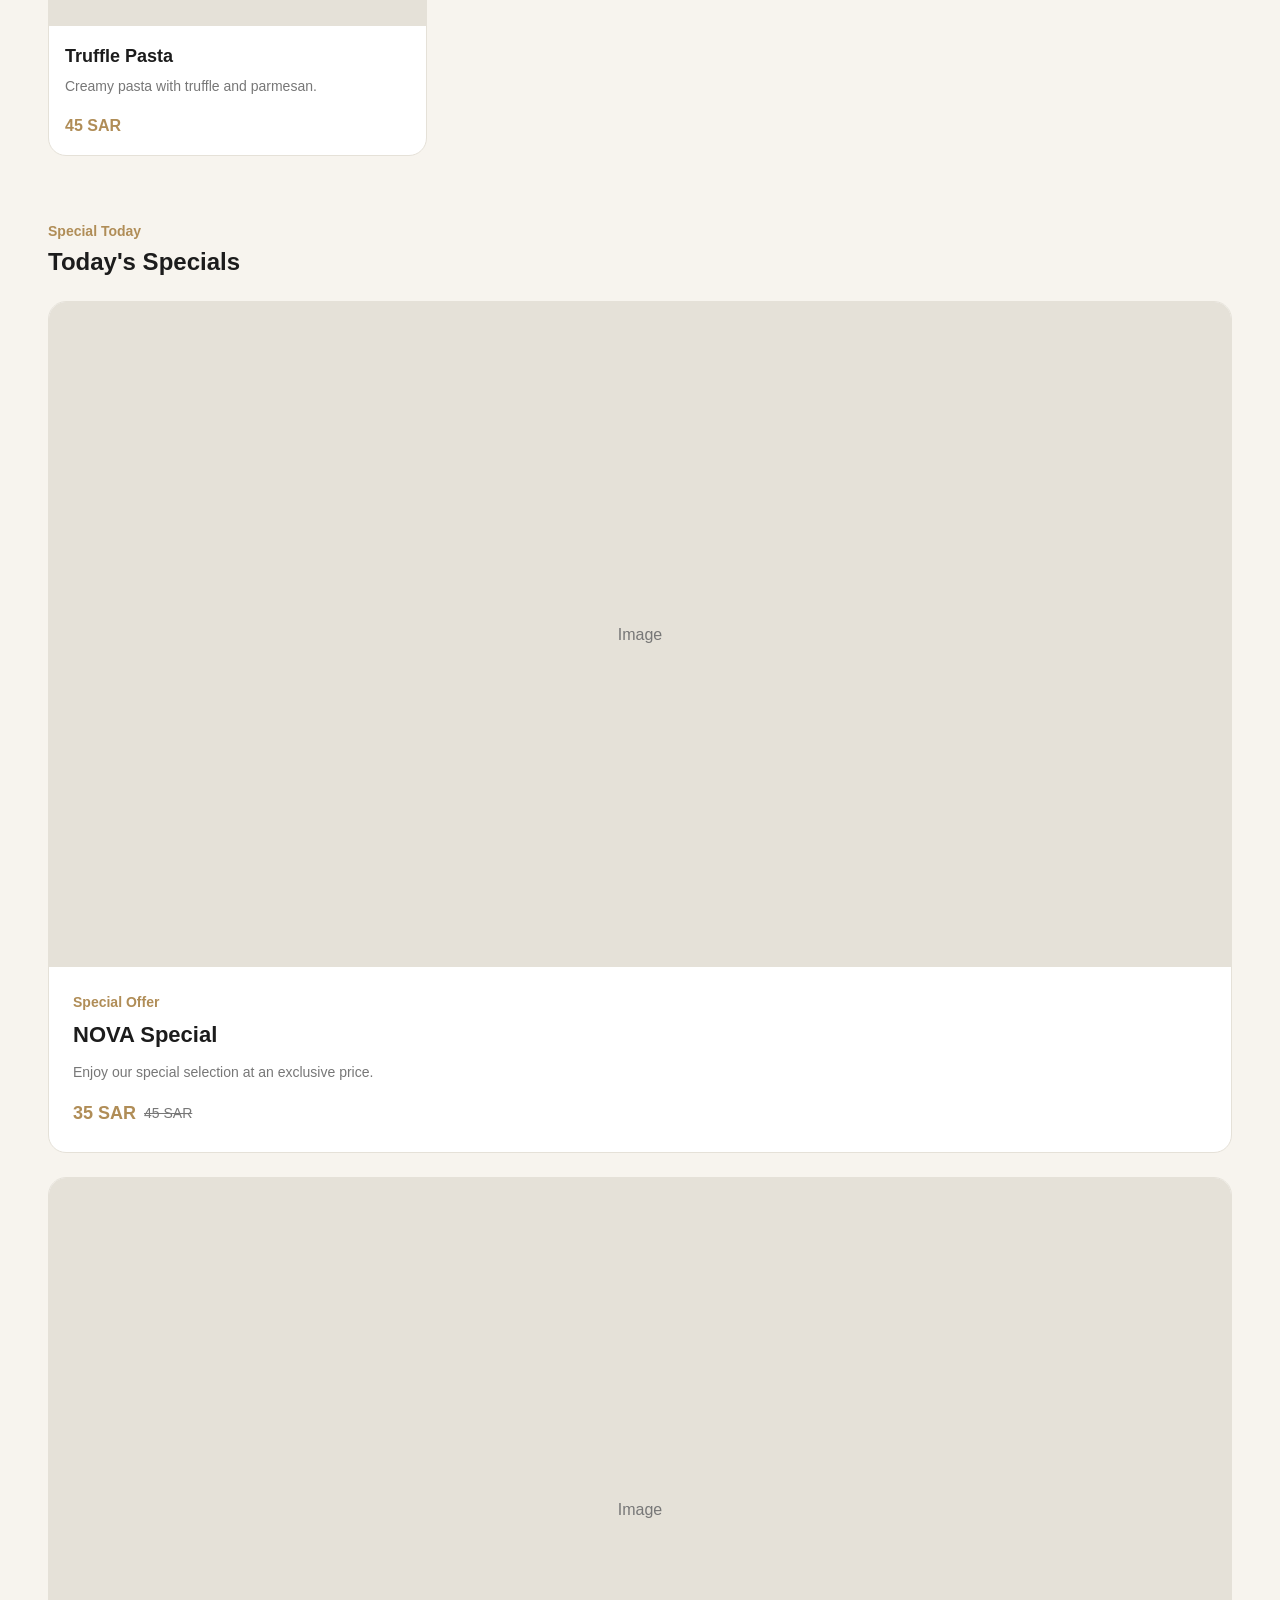
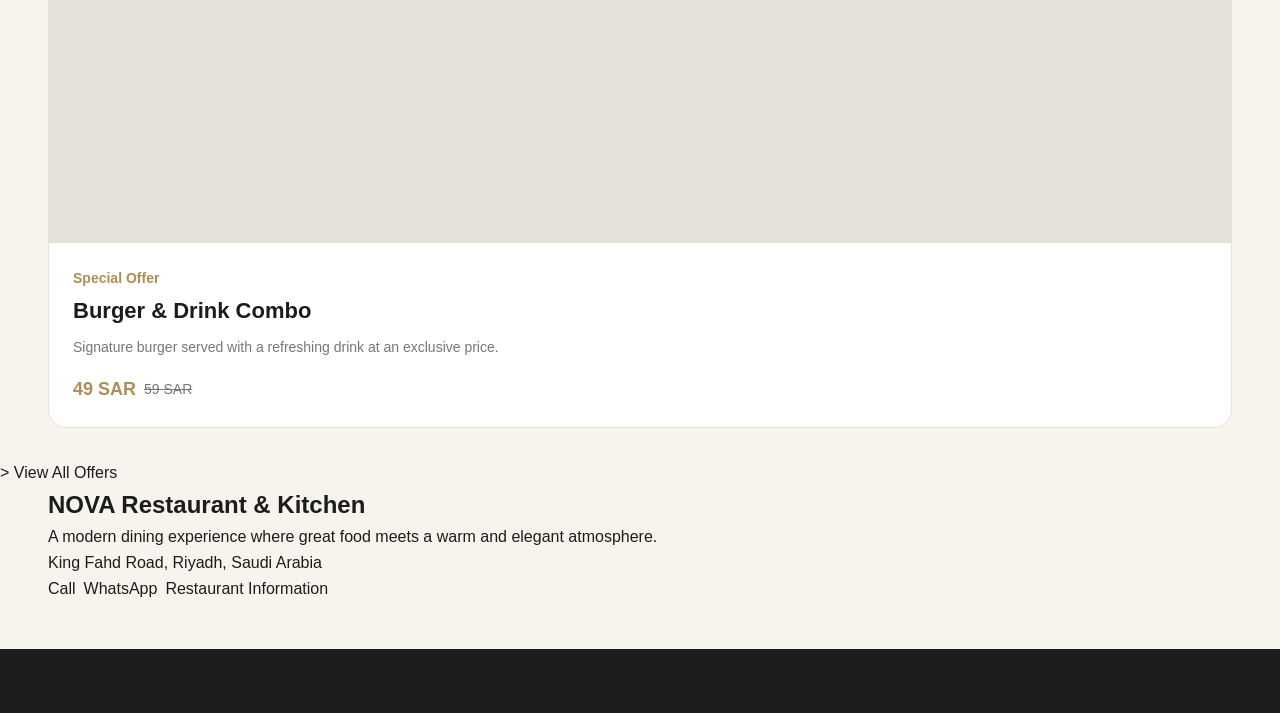
==== commit a0b5a1ee: "Update restaurant name to AlKawakib" ====
--- a/nova-restaurant-menu/index.html
+++ b/nova-restaurant-menu/index.html
@@ -20,7 +20,7 @@
     content="index, follow"
 >
 
-<title>NOVA Restaurant & Kitchen | Digital Menu</title>
+<title>AlKawakib Restaurant & Kitchen | Digital Menu</title>
 
     <link rel="stylesheet" href="css/variables.css">
     <link rel="stylesheet" href="css/global.css">
@@ -75,7 +75,7 @@
         </p>
 
         <h1 class="welcome-title">
-            Welcome to NOVA
+            Welcome to AlKawakib
         </h1>
 
         <p class="welcome-description">
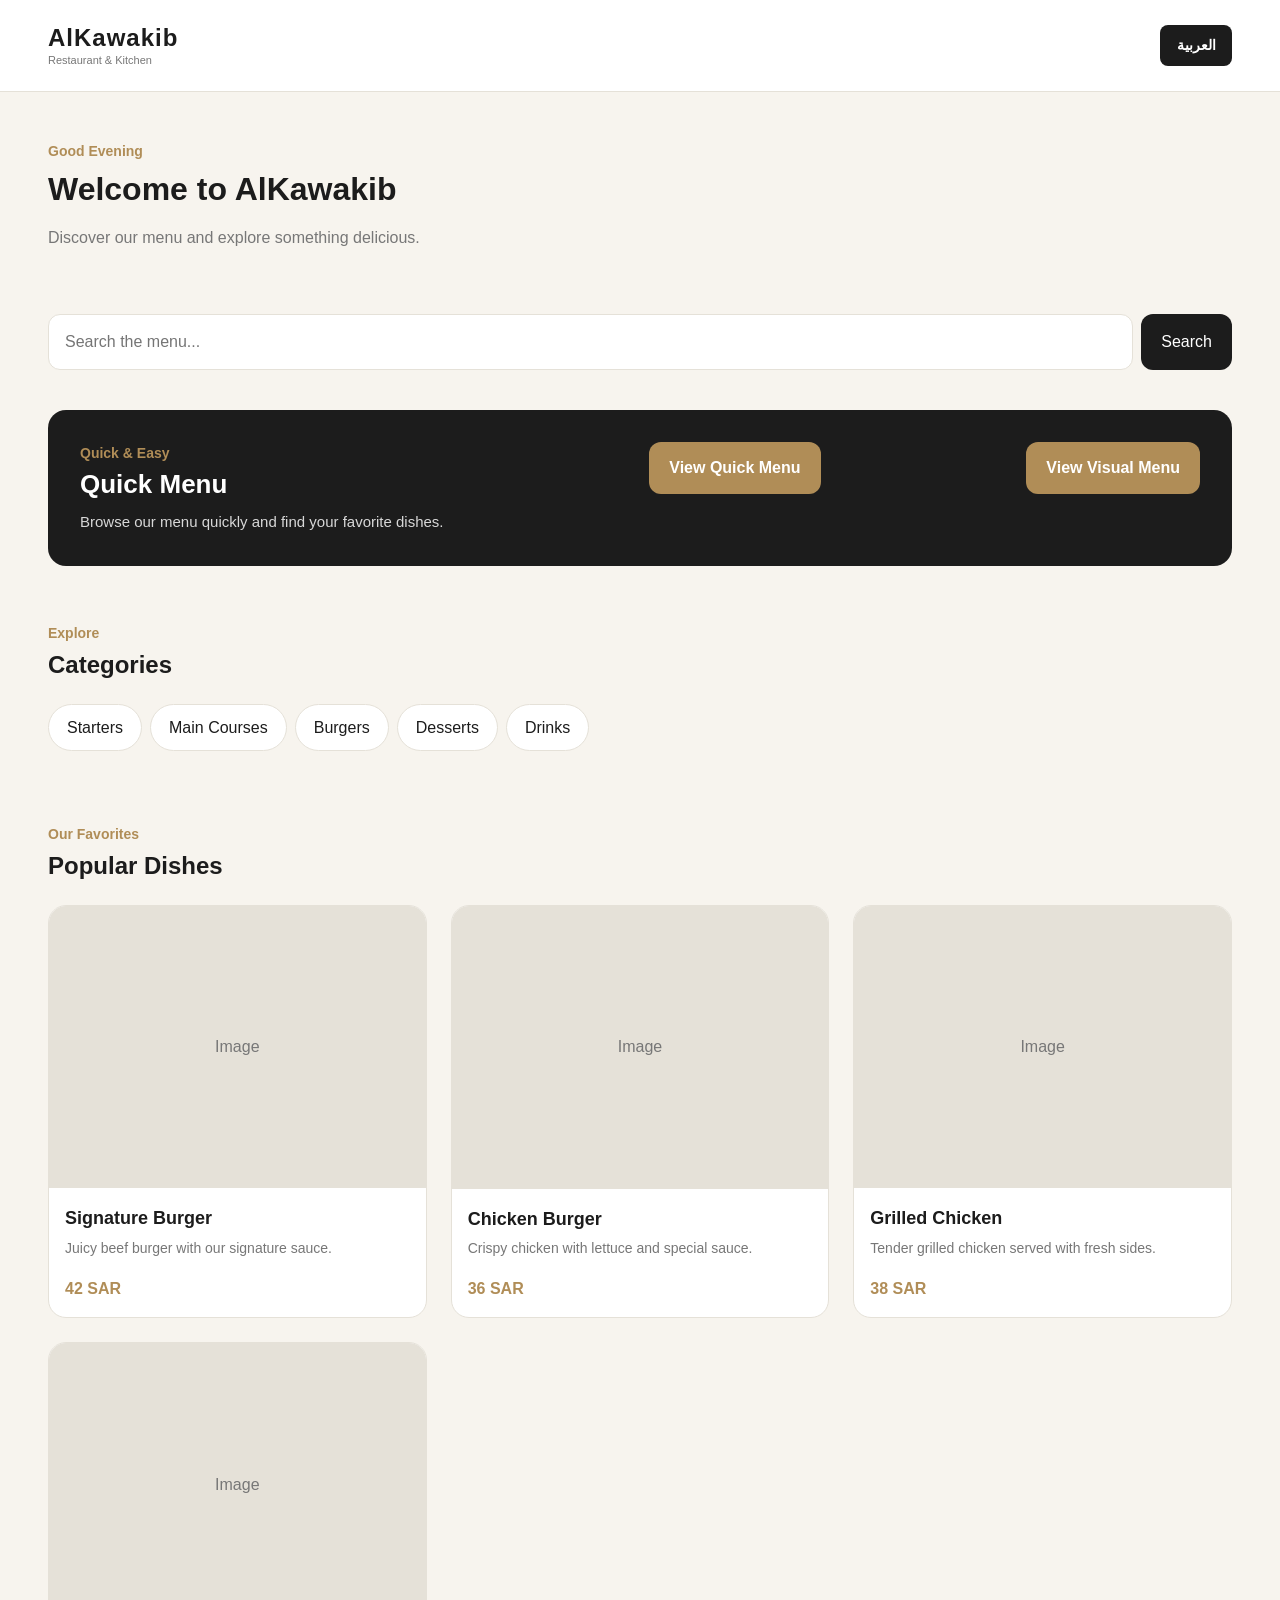
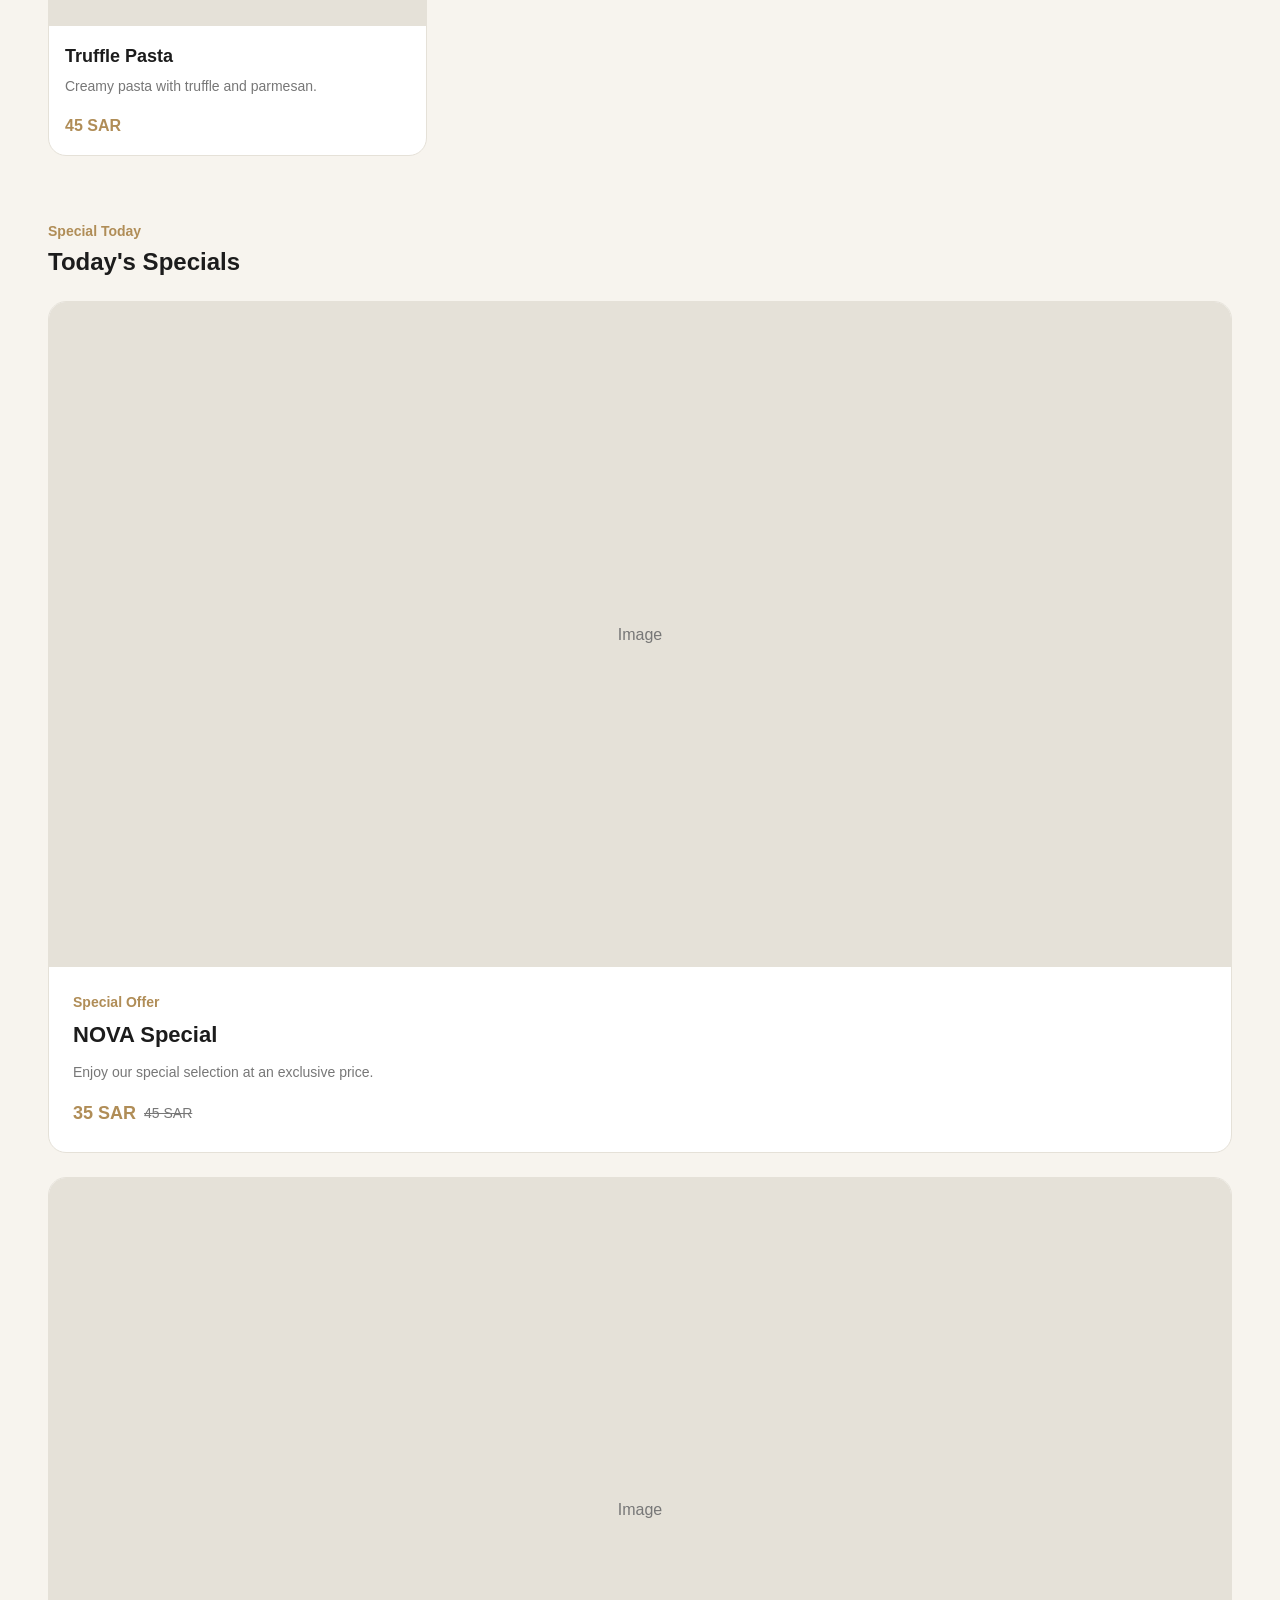
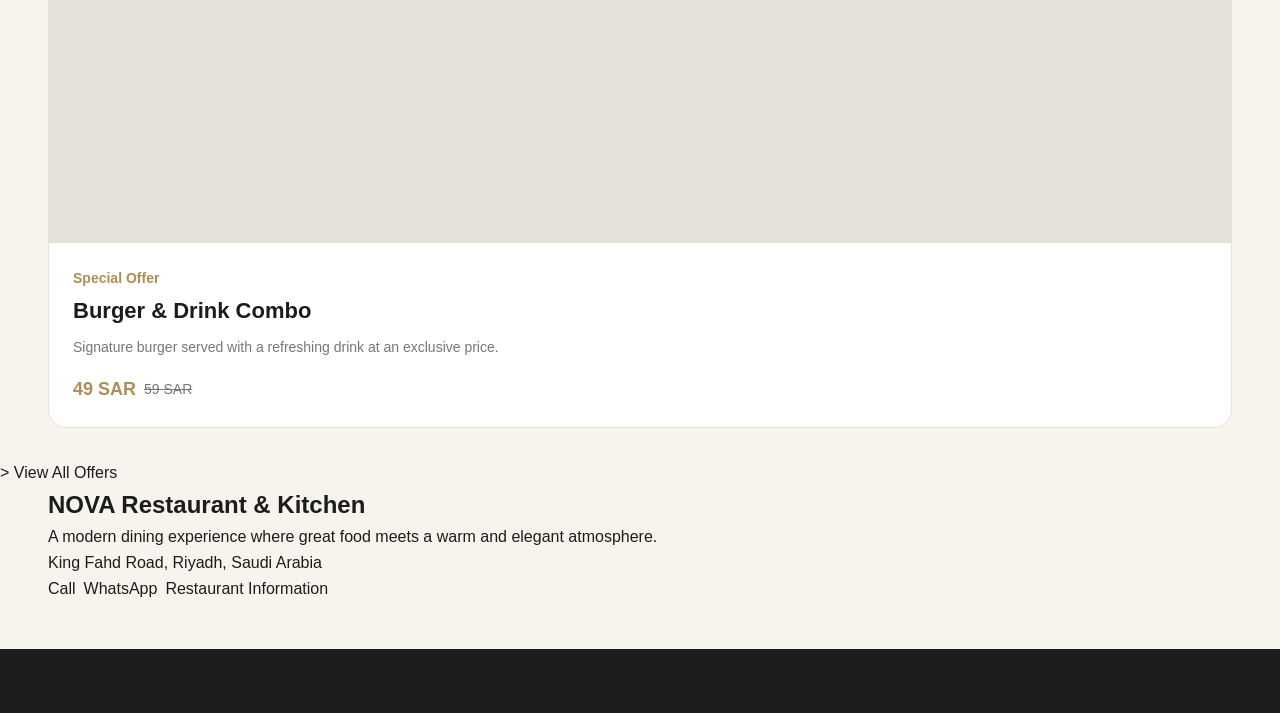
==== commit 7e102ba5: "Update restaurant name to AlKawakib" ====
--- a/nova-restaurant-menu/index.html
+++ b/nova-restaurant-menu/index.html
@@ -12,7 +12,7 @@
 
     <meta
     name="description"
-    content="NOVA Restaurant & Kitchen — Explore our menu, signature dishes, special offers, and restaurant information."
+    content="AlKawakib Restaurant & Kitchen — Explore our menu, signature dishes, special offers, and restaurant information."
 >
 
 <meta
@@ -44,7 +44,7 @@
         <div class="home-header">
 
             <div class="home-brand">
-                <span class="brand-name">NOVA</span>
+                <span class="brand-name">AlKawakib</span>
                 <span class="brand-subtitle">Restaurant & Kitchen</span>
             </div>
 
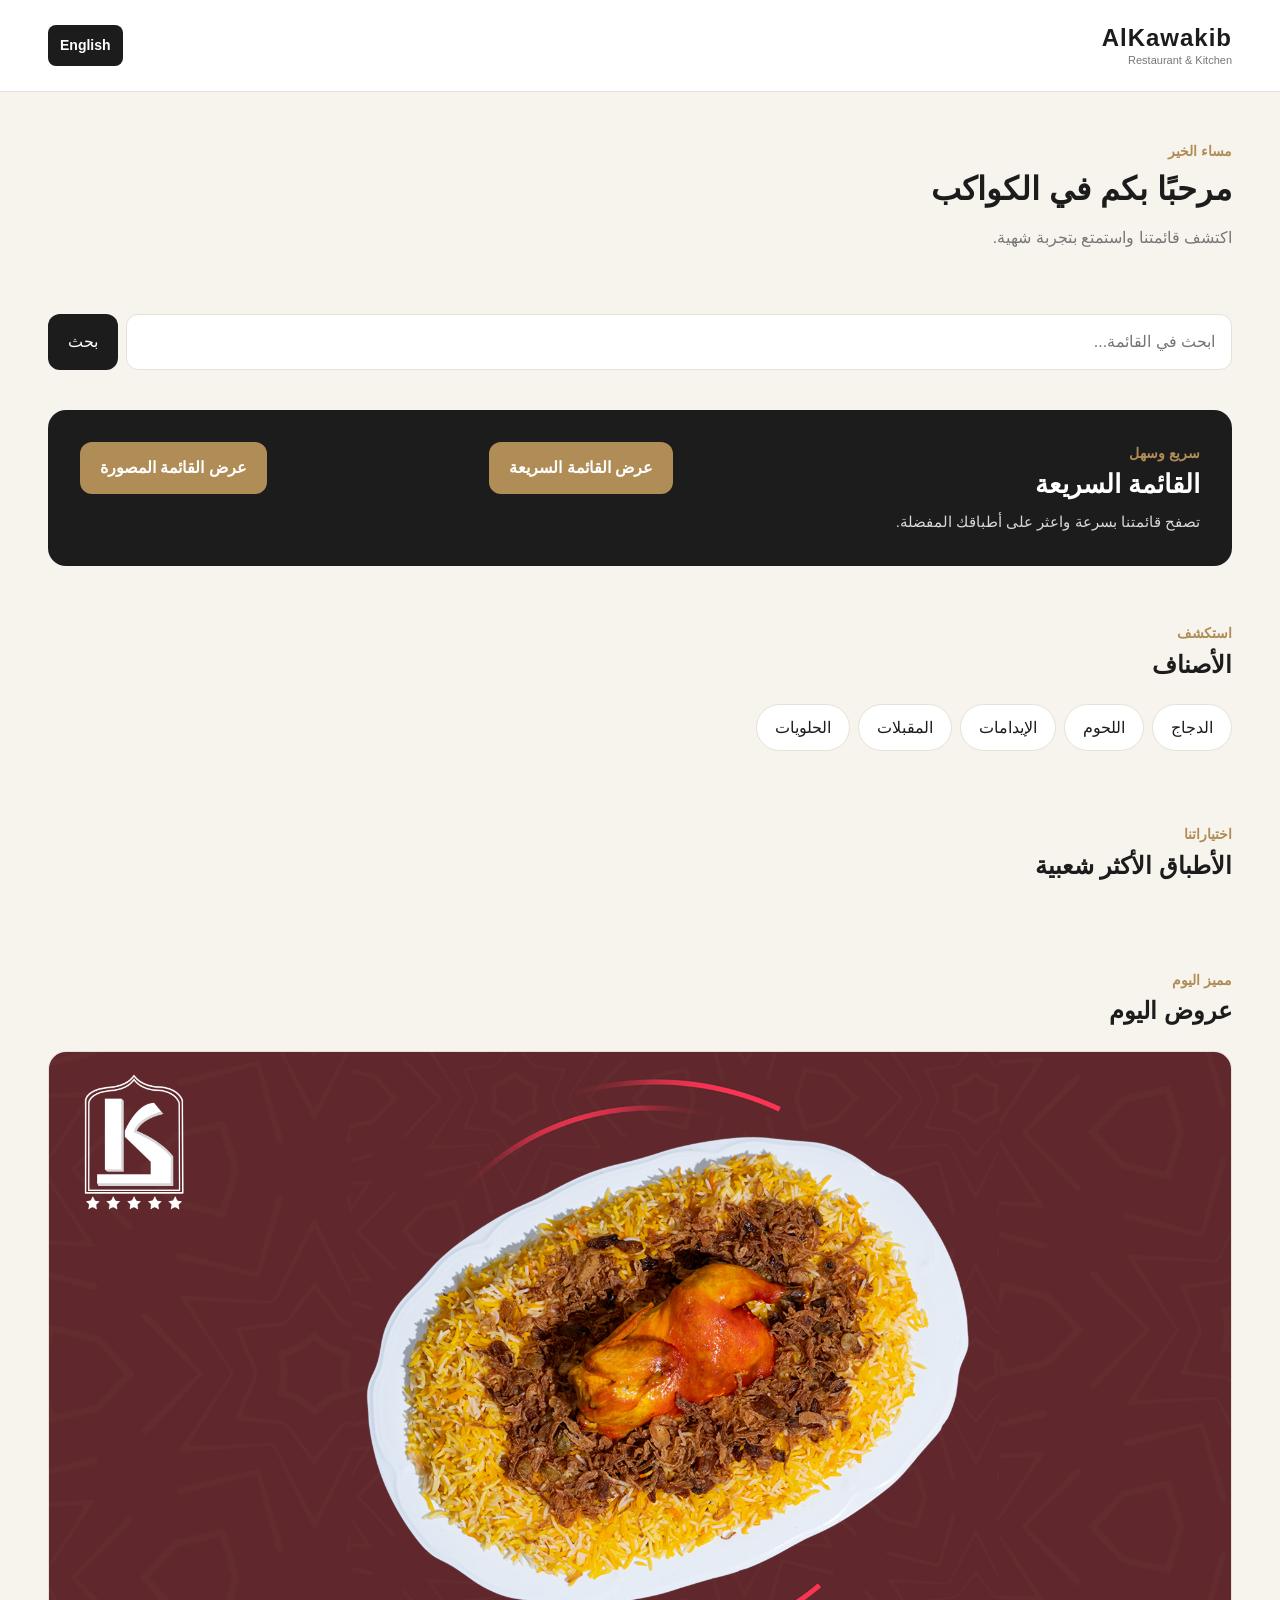
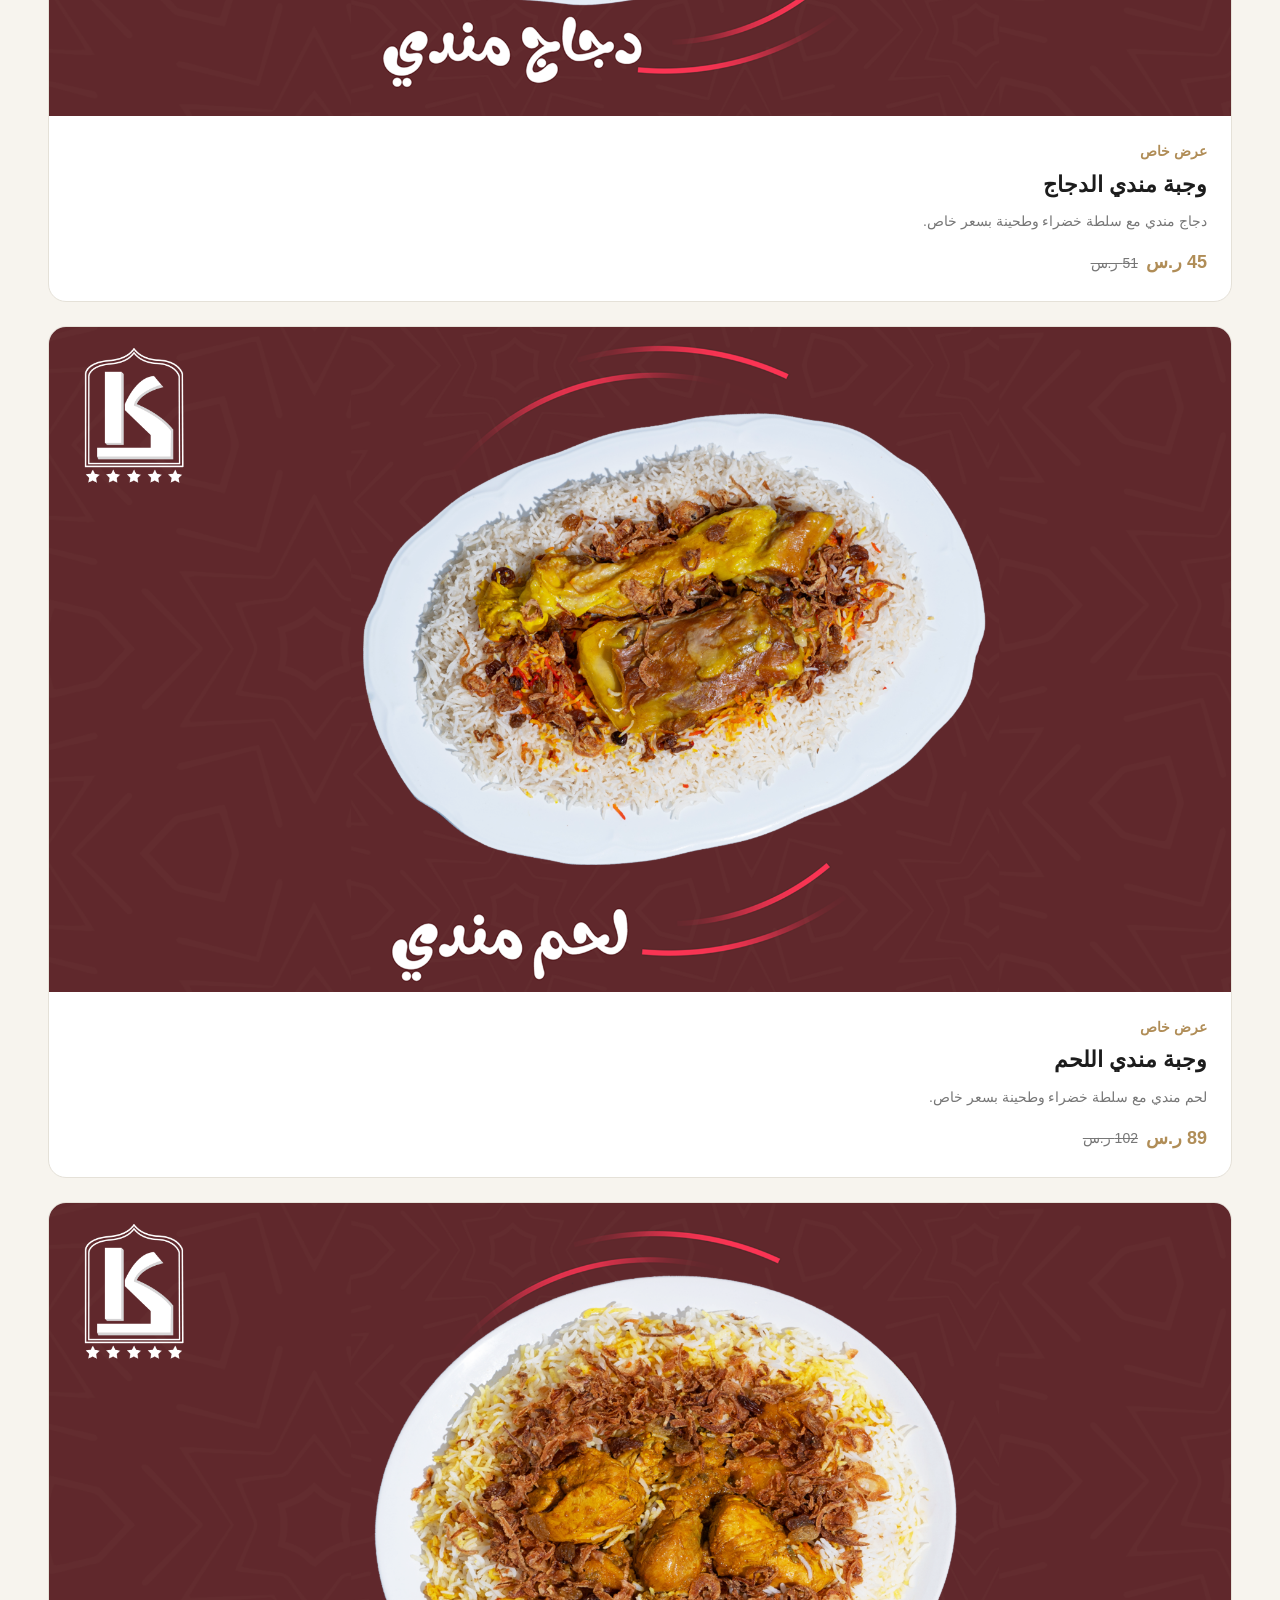
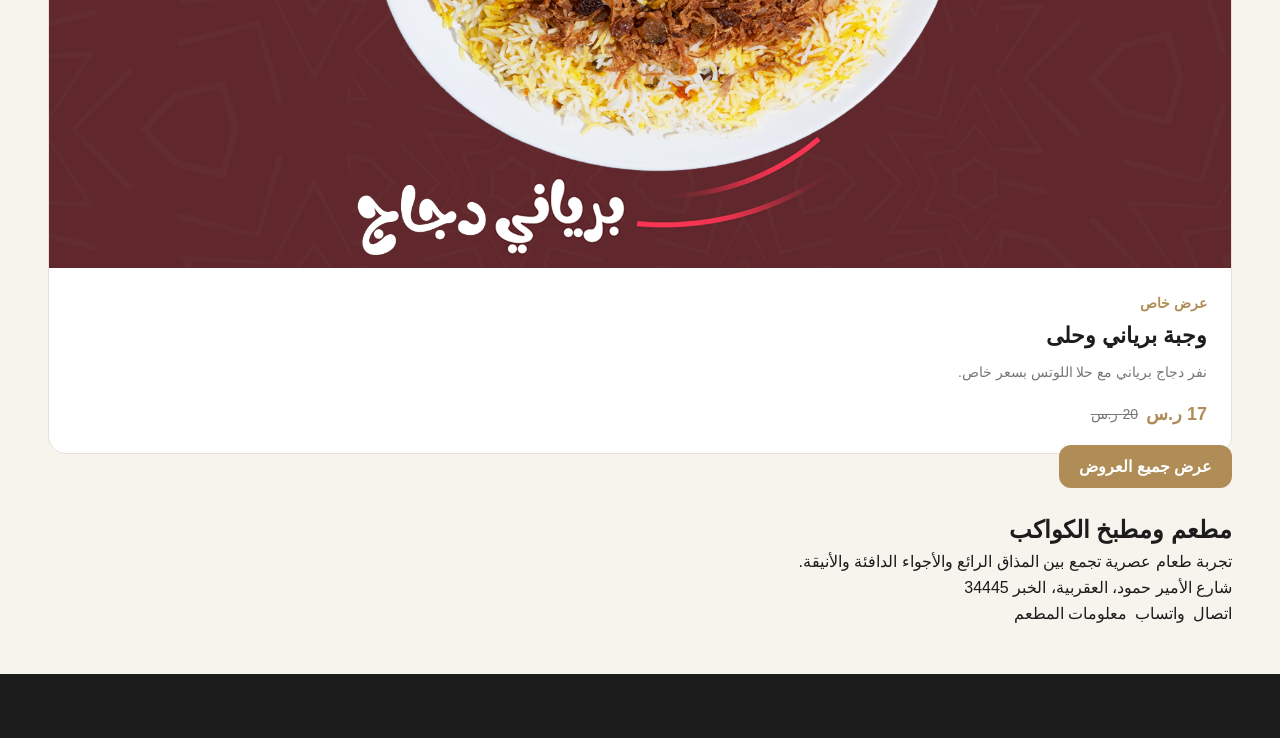
==== commit e25a9a5c: "Update AlKawakib digital menu" ====
--- a/nova-restaurant-menu/index.html
+++ b/nova-restaurant-menu/index.html
@@ -1,8 +1,8 @@
 <!DOCTYPE html>
 <html lang="en" dir="ltr">
 
-
 <head>
+
     <meta charset="UTF-8">
 
     <meta
@@ -11,283 +11,382 @@
     >
 
     <meta
-    name="description"
-    content="AlKawakib Restaurant & Kitchen — Explore our menu, signature dishes, special offers, and restaurant information."
->
-
-<meta
-    name="robots"
-    content="index, follow"
->
-
-<title>AlKawakib Restaurant & Kitchen | Digital Menu</title>
-
-    <link rel="stylesheet" href="css/variables.css">
-    <link rel="stylesheet" href="css/global.css">
-    <link rel="stylesheet" href="css/components.css">
-    <link rel="stylesheet" href="css/responsive.css">
+        name="description"
+        content="AlKawakib Restaurant & Kitchen — Explore our menu, signature dishes, special offers, and restaurant information."
+    >
+
+    <meta
+        name="robots"
+        content="index, follow"
+    >
+
+    <title>
+        AlKawakib Restaurant & Kitchen | Digital Menu
+    </title>
+
+
+    <!-- CSS -->
+
+    <link
+        rel="stylesheet"
+        href="css/variables.css"
+    >
+
+    <link
+        rel="stylesheet"
+        href="css/global.css"
+    >
+
+    <link
+        rel="stylesheet"
+        href="css/components.css"
+    >
+
+    <link
+        rel="stylesheet"
+        href="css/responsive.css"
+    >
+
 </head>
 
+
 <body>
 
-    <div
-    id="app"
-    data-language="en"
-    data-direction="ltr"
->
-
-       <!-- Header -->
-<header id="site-header">
-
-    <div class="container">
-
-        <div class="home-header">
-
-            <div class="home-brand">
-                <span class="brand-name">AlKawakib</span>
-                <span class="brand-subtitle">Restaurant & Kitchen</span>
+    <div id="app">
+
+
+        <!-- Header -->
+
+        <header id="site-header">
+
+            <div class="container">
+
+                <div class="home-header">
+
+                    <div class="home-brand">
+
+                        <span class="brand-name">
+                            AlKawakib
+                        </span>
+
+                        <span class="brand-subtitle">
+                            Restaurant & Kitchen
+                        </span>
+
+                    </div>
+
+
+                    <button
+                        type="button"
+                        class="language-button"
+                    >
+                        العربية
+                    </button>
+
+                </div>
+
             </div>
 
-            <button
-                type="button"
-                class="language-button"
-            >
-                العربية
-            </button>
-
-        </div>
-
-    </div>
-
-</header>
+        </header>
 
 
         <!-- Main Content -->
+
         <main id="main-content">
 
-    <!-- Welcome Section -->
-    <section id="welcome-section">
-
-    <div class="container">
-
-        <p class="welcome-greeting">
-            Good Evening
-        </p>
-
-        <h1 class="welcome-title">
-            Welcome to AlKawakib
-        </h1>
-
-        <p class="welcome-description">
-            Discover our menu and explore something delicious.
-        </p>
-
-    </div>
-
-</section>
-
-
-    <!-- Search Section -->
-    <section id="search-section">
-
-    <div class="container">
-
-        <div class="search-box">
-
-            <input
-                type="search"
-                id="menu-search"
-                placeholder="Search the menu..."
-                aria-label="Search the menu"
-            >
-
-            <button
-                type="button"
-                id="search-button"
-                aria-label="Search"
-            >
-                Search
-            </button>
-
-        </div>
-
-    </div>
-
-</section>
-
-
-    <!-- Quick Menu Section -->
-    <section id="quick-menu-section">
-        
-
-    <div class="container">
-
-        <div class="quick-menu-card">
-
-            <div class="quick-menu-content">
-
-                <p class="quick-menu-label">
-                    Quick & Easy
-                </p>
-
-                <h2 class="quick-menu-title">
-                    Quick Menu
-                </h2>
-
-                <p class="quick-menu-description">
-                    Browse our menu quickly and find your favorite dishes.
-                </p>
-
-            </div>
-
-            <button
-                type="button"
-                class="quick-menu-button"
-                id="quick-menu-button"
-            >
-                View Quick Menu
-            </button>
-
-            <a
-    href="visual-menu.html"
-    class="quick-menu-button"
->
-    View Visual Menu
-</a>
-
-        </div>
-
-    </div>
-    
-
-</section>
-
-
-    <!-- Categories Section -->
-    <section id="categories-section">
-
-    <div class="container">
-
-        <div class="section-heading">
-
-            <p class="section-label">
-                Explore
-            </p>
-
-            <h2 class="section-title">
-                Categories
-            </h2>
-
-        </div>
-
-
-        <div
-            class="categories-list"
-            id="home-categories-list"
-        >
-        </div>
-
-    </div>
-
-</section>
-
-    <!-- Popular Dishes Section -->
-    <section id="popular-section">
-
-    <div class="container">
-
-        <div class="section-heading">
-
-            <p class="section-label">
-                Our Favorites
-            </p>
-
-            <h2 class="section-title">
-                Popular Dishes
-            </h2>
-
-        </div>
-
-
-        <div
-    class="products-grid"
-    id="home-popular-products"
->
-</div>
-
-    </div>
-
-</section>
-
-
-    <!-- Today's Specials Section -->
-    <section id="specials-section">
-
-    <div class="container">
-
-        <div class="section-heading">
-
-            <p class="section-label">
-                Special Today
-            </p>
-
-            <h2 class="section-title">
-                Today's Specials
-            </h2>
-
-        </div>
-
-
-        <div
-            class="specials-list"
-            id="home-specials-list"
-        >
-        </div>
-
-    </div>
-
-</section>
->
-    View All Offers
-</a>
-
-                    
-
-                </div>
-                
-
-            </article>
-
-        </div>
-
-    </div>
-
-</section>
-
-
-    <!-- Restaurant Info Section -->
-    <section id="restaurant-info">
-
-    <div class="container">
-
-        <div
-            class="restaurant-info-content"
-            id="home-restaurant-info"
-        >
-        </div>
-
-    </div>
-
-</section>
-
-</main>
+
+            <!-- Welcome Section -->
+
+            <section id="welcome-section">
+
+                <div class="container">
+
+                    <p
+                        class="welcome-greeting"
+                        data-i18n="home-greeting"
+                    >
+                        Good Evening
+                    </p>
+
+
+                    <h1
+                        class="welcome-title"
+                        data-i18n="home-title"
+                    >
+                        Welcome to AlKawakib
+                    </h1>
+
+
+                    <p
+                        class="welcome-description"
+                        data-i18n="home-description"
+                    >
+                        Discover our menu and explore something delicious.
+                    </p>
+
+                </div>
+
+            </section>
+
+
+            <!-- Search Section -->
+
+            <section id="search-section">
+
+                <div class="container">
+
+                    <div class="search-box">
+
+                        <input
+                            type="search"
+                            id="menu-search"
+                            data-i18n-placeholder="search-placeholder"
+                            placeholder="Search the menu..."
+                            aria-label="Search the menu"
+                        >
+
+
+                        <button
+                            type="button"
+                            id="search-button"
+                            data-i18n="search-button"
+                            aria-label="Search"
+                        >
+                            Search
+                        </button>
+
+                    </div>
+
+                </div>
+
+            </section>
+
+
+            <!-- Quick Menu Section -->
+
+            <section id="quick-menu-section">
+
+                <div class="container">
+
+                    <div class="quick-menu-card">
+
+
+                        <div class="quick-menu-content">
+
+                            <p class="quick-menu-label">
+
+                                <span data-i18n="quick-label">
+                                    Quick & Easy
+                                </span>
+
+                            </p>
+
+
+                            <h2 class="quick-menu-title">
+
+                                <span data-i18n="quick-title">
+                                    Quick Menu
+                                </span>
+
+                            </h2>
+
+
+                            <p class="quick-menu-description">
+
+                                <span data-i18n="quick-description">
+                                    Browse our menu quickly and find your favorite dishes.
+                                </span>
+
+                            </p>
+
+                        </div>
+
+
+                        <button
+                            type="button"
+                            class="quick-menu-button"
+                            id="quick-menu-button"
+                        >
+
+                            <span data-i18n="view-quick-menu">
+                                View Quick Menu
+                            </span>
+
+                        </button>
+
+
+                        <a
+                            href="visual-menu.html"
+                            class="quick-menu-button"
+                        >
+
+                            <span data-i18n="view-visual-menu">
+                                View Visual Menu
+                            </span>
+
+                        </a>
+
+
+                    </div>
+
+                </div>
+
+            </section>
+
+
+            <!-- Categories Section -->
+
+            <section id="categories-section">
+
+                <div class="container">
+
+                    <div class="section-heading">
+
+                        <p
+                            class="section-label"
+                            data-i18n="categories-label"
+                        >
+                            Explore
+                        </p>
+
+
+                        <h2
+                            class="section-title"
+                            data-i18n="categories-title"
+                        >
+                            Categories
+                        </h2>
+
+                    </div>
+
+
+                    <div
+                        class="categories-list"
+                        id="home-categories-list"
+                    >
+                    </div>
+
+                </div>
+
+            </section>
+
+
+            <!-- Popular Dishes Section -->
+
+            <section id="popular-section">
+
+                <div class="container">
+
+                    <div class="section-heading">
+
+                        <p
+                            class="section-label"
+                            data-i18n="popular-label"
+                        >
+                            Our Favorites
+                        </p>
+
+
+                        <h2
+                            class="section-title"
+                            data-i18n="popular-title"
+                        >
+                            Popular Dishes
+                        </h2>
+
+                    </div>
+
+
+                    <div
+                        class="products-grid"
+                        id="home-popular-products"
+                    >
+                    </div>
+
+                </div>
+
+            </section>
+
+
+            <!-- Today's Specials Section -->
+
+            <section id="specials-section">
+
+                <div class="container">
+
+                    <div class="section-heading">
+
+                        <p
+                            class="section-label"
+                            data-i18n="specials-label"
+                        >
+                            Special Today
+                        </p>
+
+
+                        <h2
+                            class="section-title"
+                            data-i18n="specials-title"
+                        >
+                            Today's Specials
+                        </h2>
+
+                    </div>
+
+
+                    <div
+                        class="specials-list"
+                        id="home-specials-list"
+                    >
+                    </div>
+
+
+                    <div class="section-action">
+
+                        <a
+                            href="offers.html"
+                            class="quick-menu-button"
+                            data-i18n="view-all-offers"
+                        >
+                            View All Offers
+                        </a>
+
+                    </div>
+
+                </div>
+
+            </section>
+
+
+            <!-- Restaurant Info Section -->
+
+            <section id="restaurant-info">
+
+                <div class="container">
+
+                    <div
+                        class="restaurant-info-content"
+                        id="home-restaurant-info"
+                    >
+                    </div>
+
+                </div>
+
+            </section>
+
+
+        </main>
 
 
         <!-- Footer -->
+
         <footer id="site-footer">
         </footer>
 
+
     </div>
+
+
     <script src="js/main.js"></script>
 
 </body>
--- a/nova-restaurant-menu/css/responsive.css
+++ b/nova-restaurant-menu/css/responsive.css
@@ -266,12 +266,12 @@
         align-items: stretch;
     }
 
-
     .offer-page-image {
         height: 100%;
         min-height: 280px;
-    }
-
+        min-width: 0;
+        overflow: hidden;
+    }
 
     .offer-page-content {
         display: flex;
@@ -279,13 +279,19 @@
         justify-content: center;
     }
 
-
     .offer-page-button {
         align-self: flex-start;
     }
 
 }
 
+
+    .offer-page-button {
+        align-self: flex-start;
+    }
+
+}
+
 /* ==============================
    RESTAURANT INFORMATION RESPONSIVE
 ============================== */
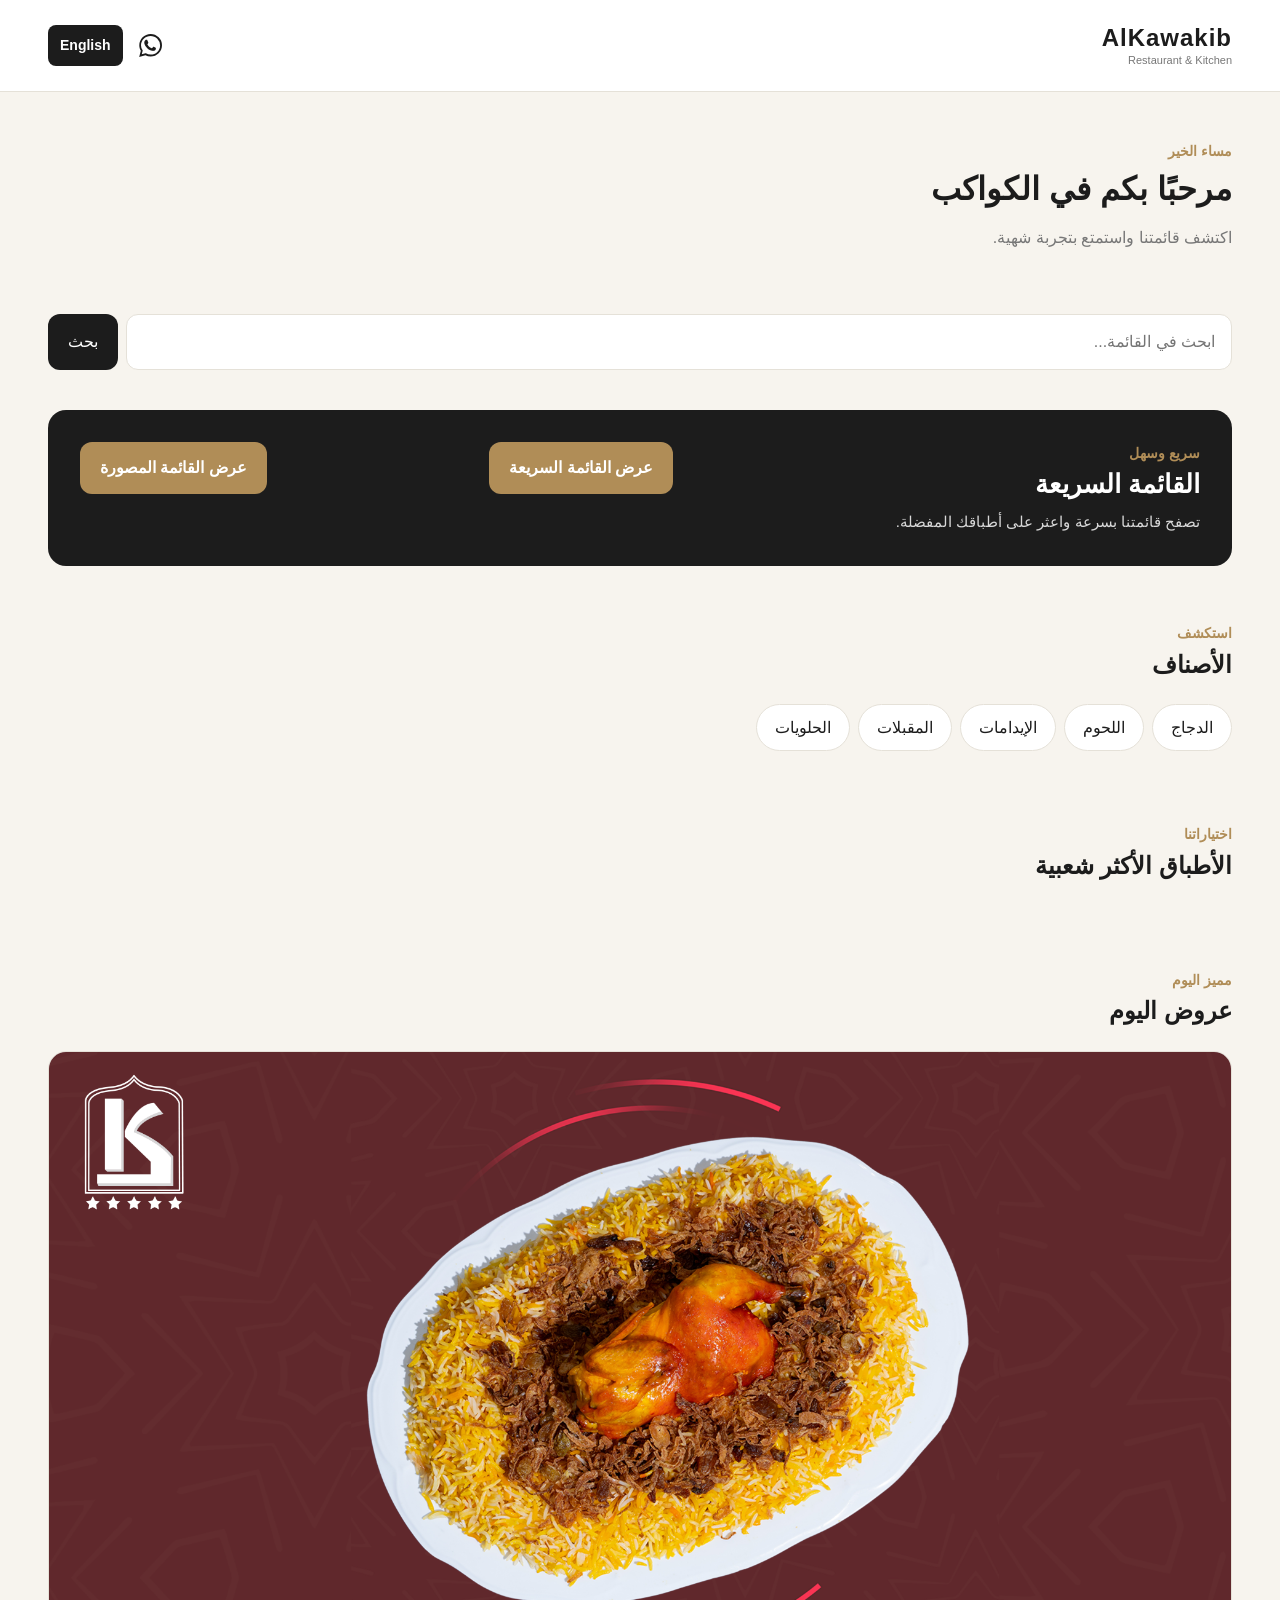
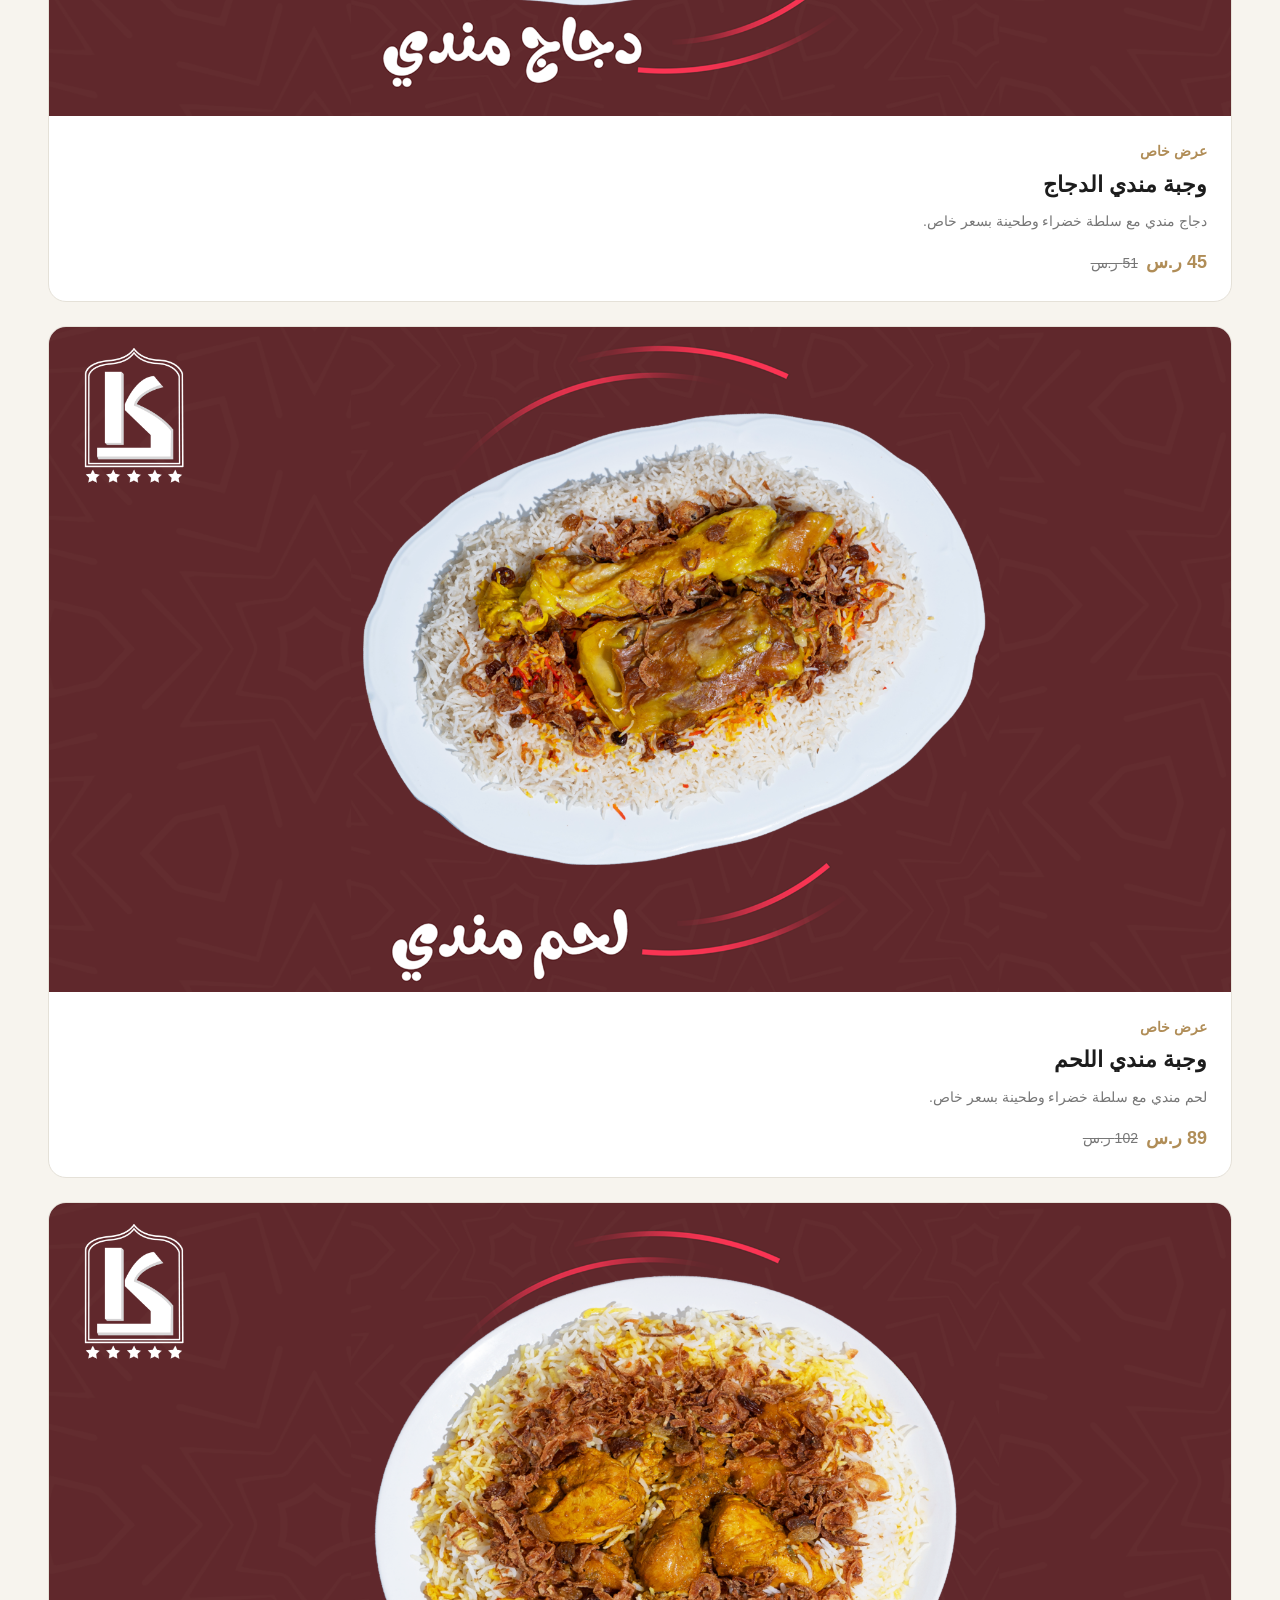
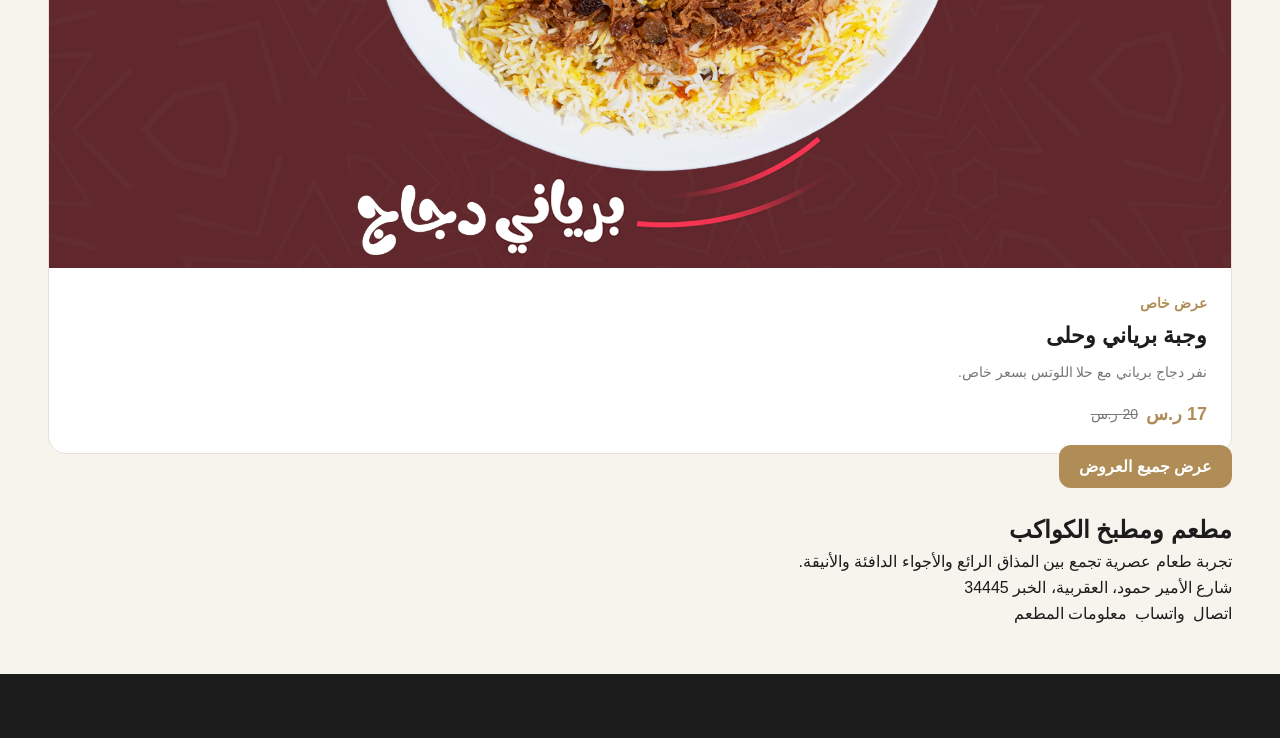
==== commit 2fb0e668: "Update header and mobile spacing" ====
--- a/nova-restaurant-menu/index.html
+++ b/nova-restaurant-menu/index.html
@@ -57,37 +57,61 @@
 
         <!-- Header -->
 
-        <header id="site-header">
-
-            <div class="container">
-
-                <div class="home-header">
-
-                    <div class="home-brand">
-
-                        <span class="brand-name">
-                            AlKawakib
-                        </span>
-
-                        <span class="brand-subtitle">
-                            Restaurant & Kitchen
-                        </span>
-
-                    </div>
-
-
-                    <button
-                        type="button"
-                        class="language-button"
-                    >
-                        العربية
-                    </button>
-
-                </div>
+<header id="site-header">
+
+    <div class="container">
+
+        <div class="home-header">
+
+            <div class="home-brand">
+
+                <span class="brand-name">
+                    AlKawakib
+                </span>
+
+                <span class="brand-subtitle">
+                    Restaurant & Kitchen
+                </span>
 
             </div>
 
-        </header>
+
+            <div class="home-header-actions">
+
+                <!-- WhatsApp -->
+                <a
+                    href="https://wa.me/966505875863"
+                    class="whatsapp-button"
+                    target="_blank"
+                    rel="noopener"
+                    aria-label="WhatsApp"
+                >
+                    <svg
+                        viewBox="0 0 24 24"
+                        aria-hidden="true"
+                    >
+                        <path
+                            d="M20.5 3.5A11.8 11.8 0 0 0 12.1 0C5.6 0 .3 5.3.3 11.8c0 2.1.6 4.1 1.6 5.8L.2 24l6.5-1.7a11.8 11.8 0 0 0 5.4 1.3h.1c6.5 0 11.8-5.3 11.8-11.8 0-3.2-1.2-6.1-3.5-8.3ZM12.2 21.5h-.1c-1.7 0-3.4-.5-4.9-1.3l-.4-.2-3.9 1 1-3.8-.3-.4a9.7 9.7 0 0 1-1.5-5.1C2.1 6.4 6.6 2 12.1 2c2.7 0 5.1 1 7 2.9a9.8 9.8 0 0 1 2.9 7c0 5.4-4.4 9.6-9.8 9.6Zm5.3-7.2c-.3-.2-1.8-.9-2.1-1-.3-.1-.5-.2-.7.2-.2.3-.8 1-.9 1.2-.2.2-.3.2-.6.1-.3-.2-1.3-.5-2.5-1.6-.9-.8-1.6-1.8-1.8-2.1-.2-.3 0-.5.1-.7.1-.1.3-.3.4-.5.1-.2.2-.3.3-.5.1-.2 0-.4 0-.6-.1-.2-.7-1.7-1-2.3-.3-.6-.5-.5-.7-.5h-.6c-.2 0-.5.1-.8.4-.3.3-1.1 1.1-1.1 2.7s1.1 3.1 1.2 3.3c.2.2 2.1 3.2 5.1 4.5.7.3 1.3.5 1.7.6.7.2 1.4.2 1.9.1.6-.1 1.8-.7 2-1.4.3-.7.3-1.3.2-1.4-.1-.2-.3-.3-.6-.4Z"
+                        />
+                    </svg>
+                </a>
+
+
+                <!-- Language -->
+                <button
+                    type="button"
+                    class="language-button"
+                >
+                    العربية
+                </button>
+
+            </div>
+
+        </div>
+
+    </div>
+
+</header>
 
 
         <!-- Main Content -->
--- a/nova-restaurant-menu/css/components.css
+++ b/nova-restaurant-menu/css/components.css
@@ -1564,4 +1564,45 @@
     color: var(--color-text-secondary);
     font-size: 11px;
     line-height: 1.3;
+}
+
+/* ==============================
+   HOME HEADER ACTIONS
+============================== */
+
+.home-header-actions {
+    display: flex;
+    align-items: center;
+    gap: var(--space-sm);
+}
+
+
+/* WhatsApp Button */
+
+.whatsapp-button {
+    width: 40px;
+    height: 40px;
+
+    display: flex;
+    align-items: center;
+    justify-content: center;
+
+    border-radius: 50%;
+
+    color: var(--color-primary);
+    background: transparent;
+
+    transition: var(--transition);
+}
+
+.whatsapp-button svg {
+    width: 23px;
+    height: 23px;
+
+    fill: currentColor;
+}
+
+.whatsapp-button:hover {
+    color: var(--color-accent);
+    transform: translateY(-1px);
 }
--- a/nova-restaurant-menu/css/responsive.css
+++ b/nova-restaurant-menu/css/responsive.css
@@ -312,4 +312,27 @@
         min-height: 300px;
     }
 
+}
+
+/* ==============================
+   MOBILE HOME - COMPACT SPACING
+============================== */
+
+@media (max-width: 767px) {
+
+    #welcome-section {
+        padding-top: 28px;
+        padding-bottom: 8px;
+    }
+
+    #search-section {
+        padding-top: 8px;
+        padding-bottom: 8px;
+    }
+
+    #quick-menu-section {
+        padding-top: 8px;
+        padding-bottom: var(--space-lg);
+    }
+
 }
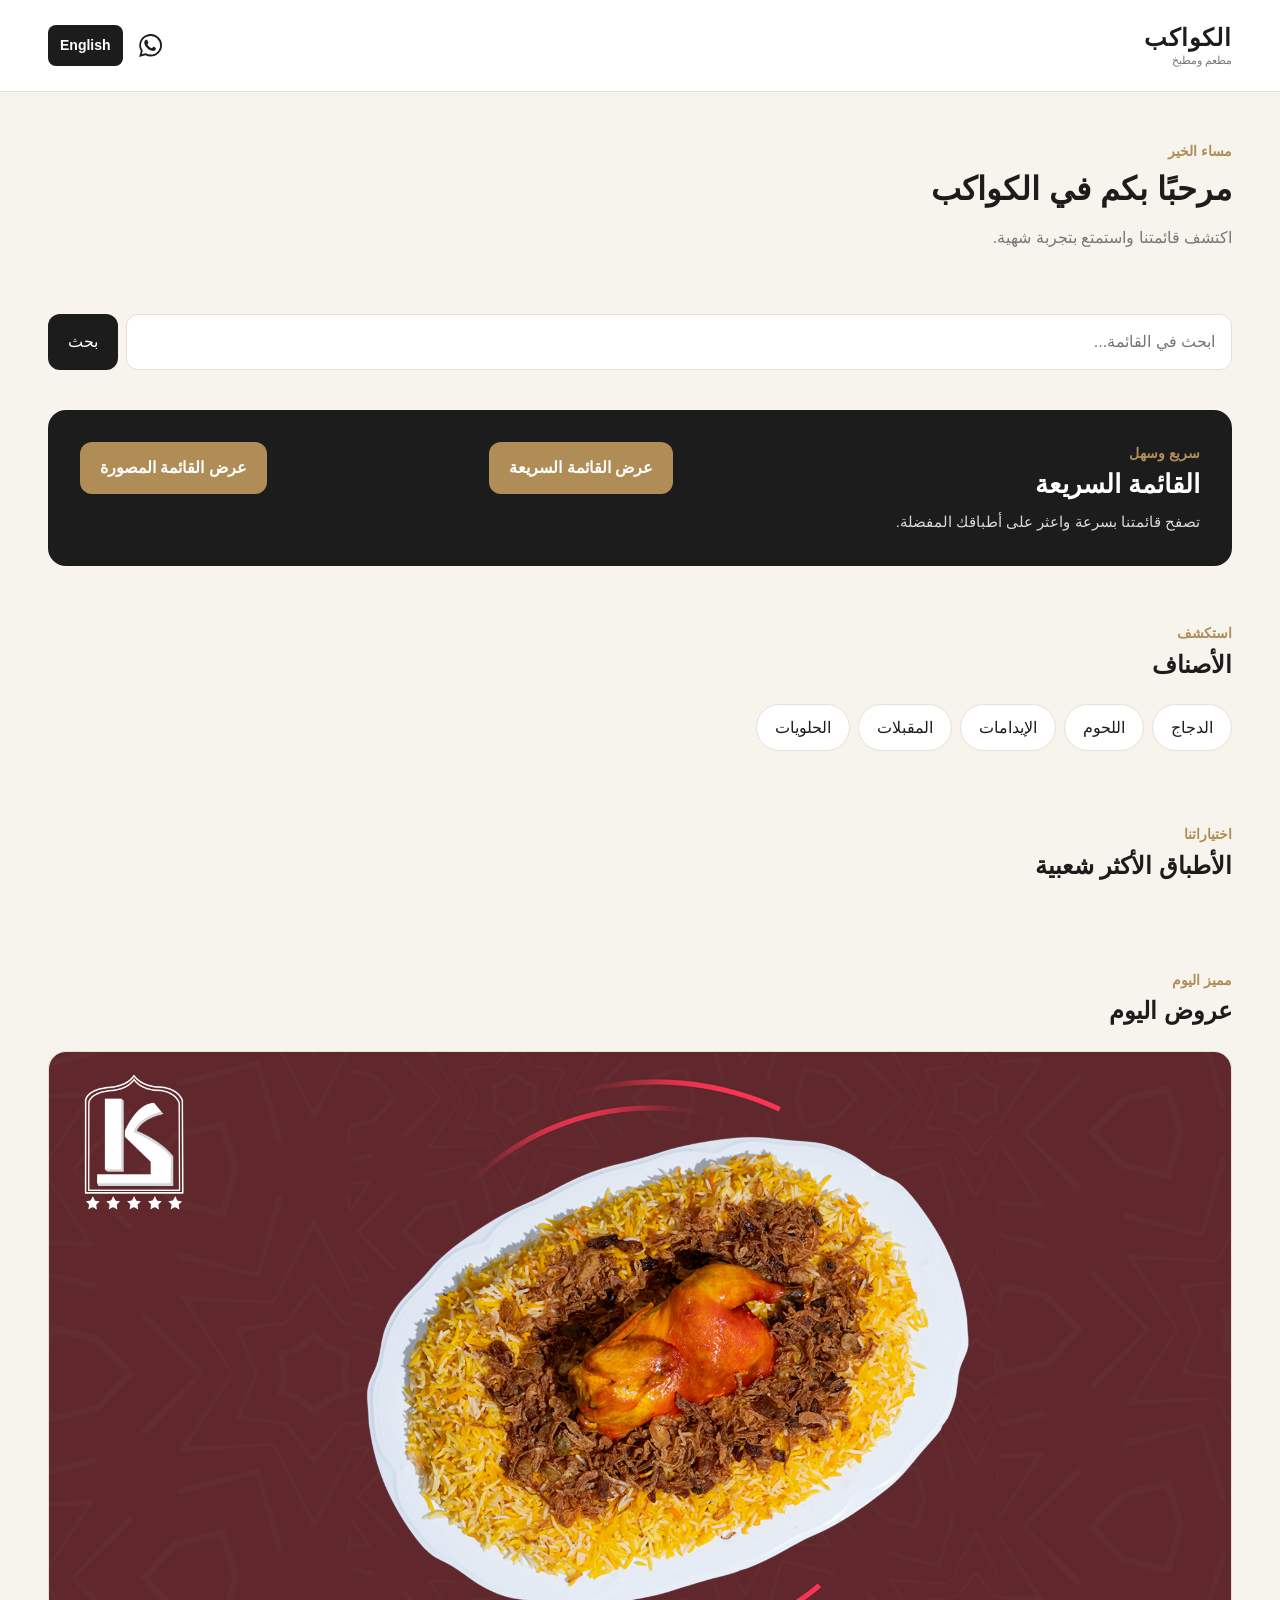
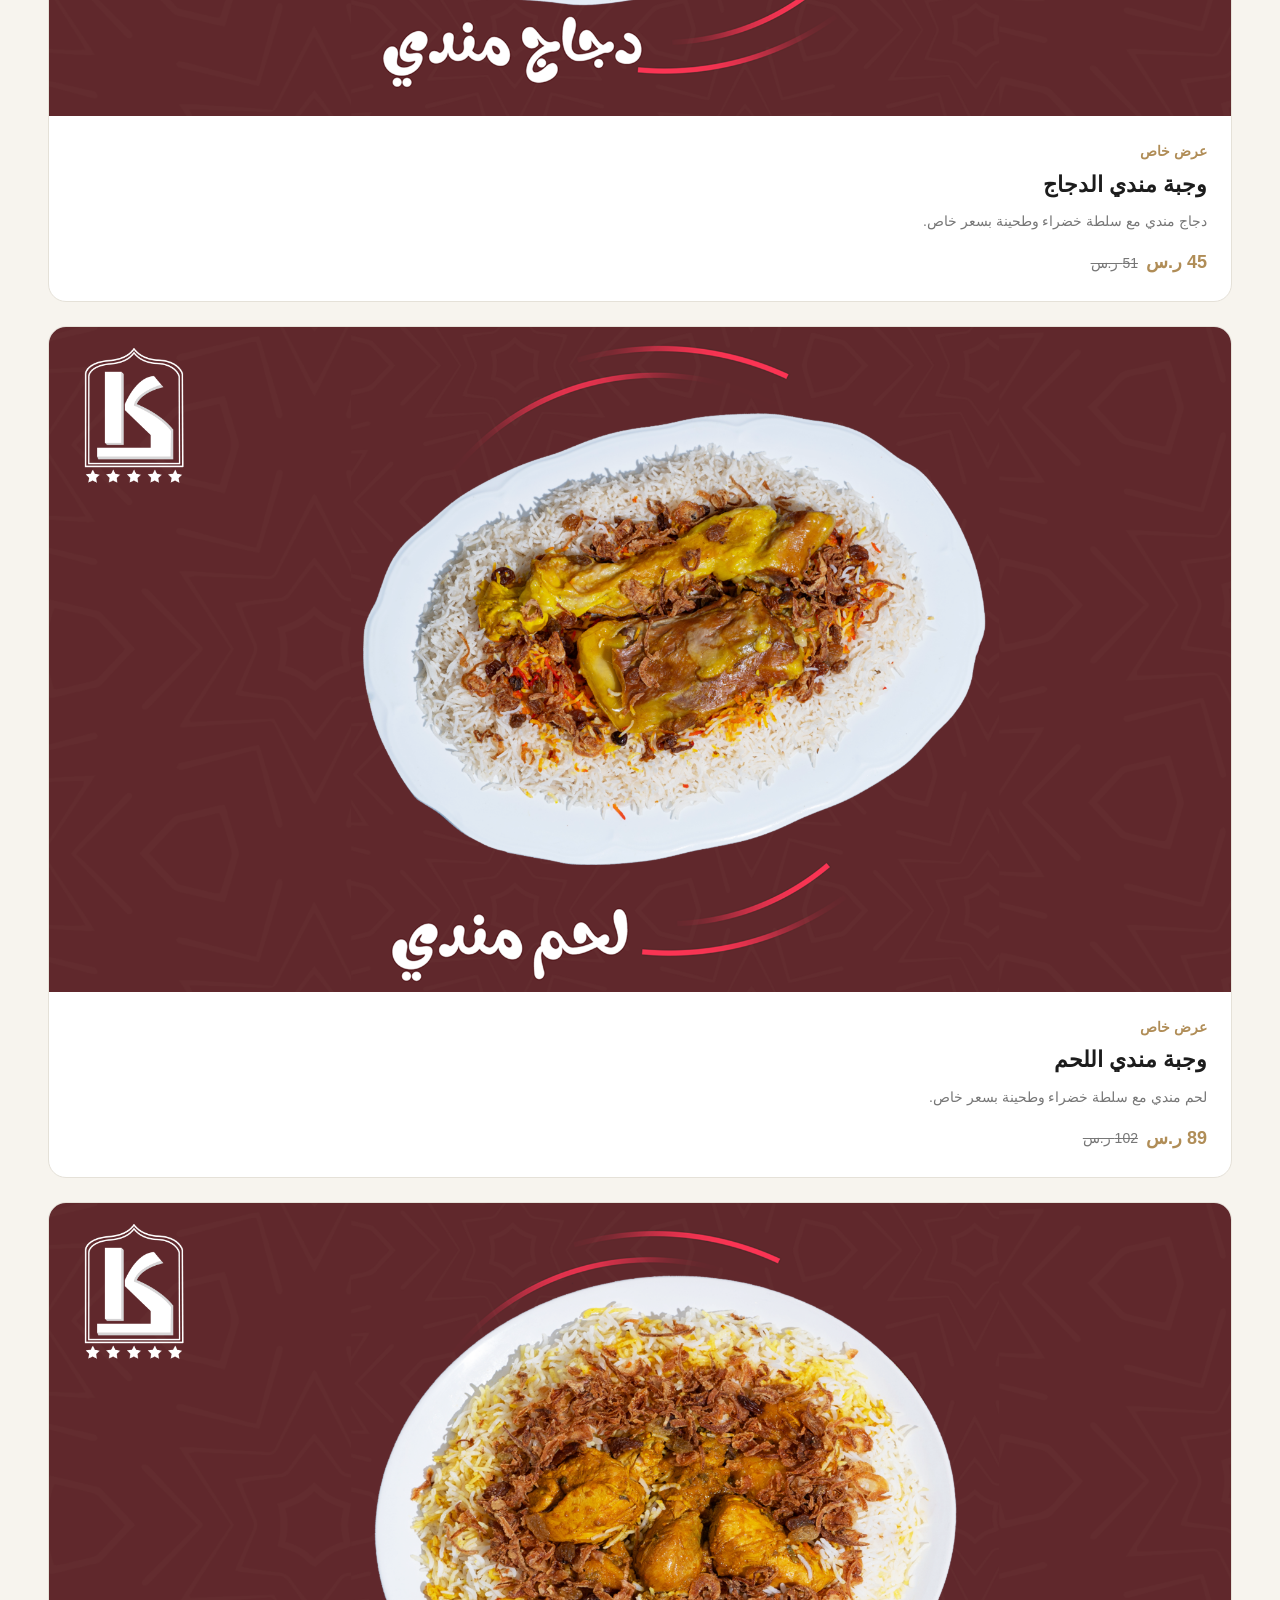
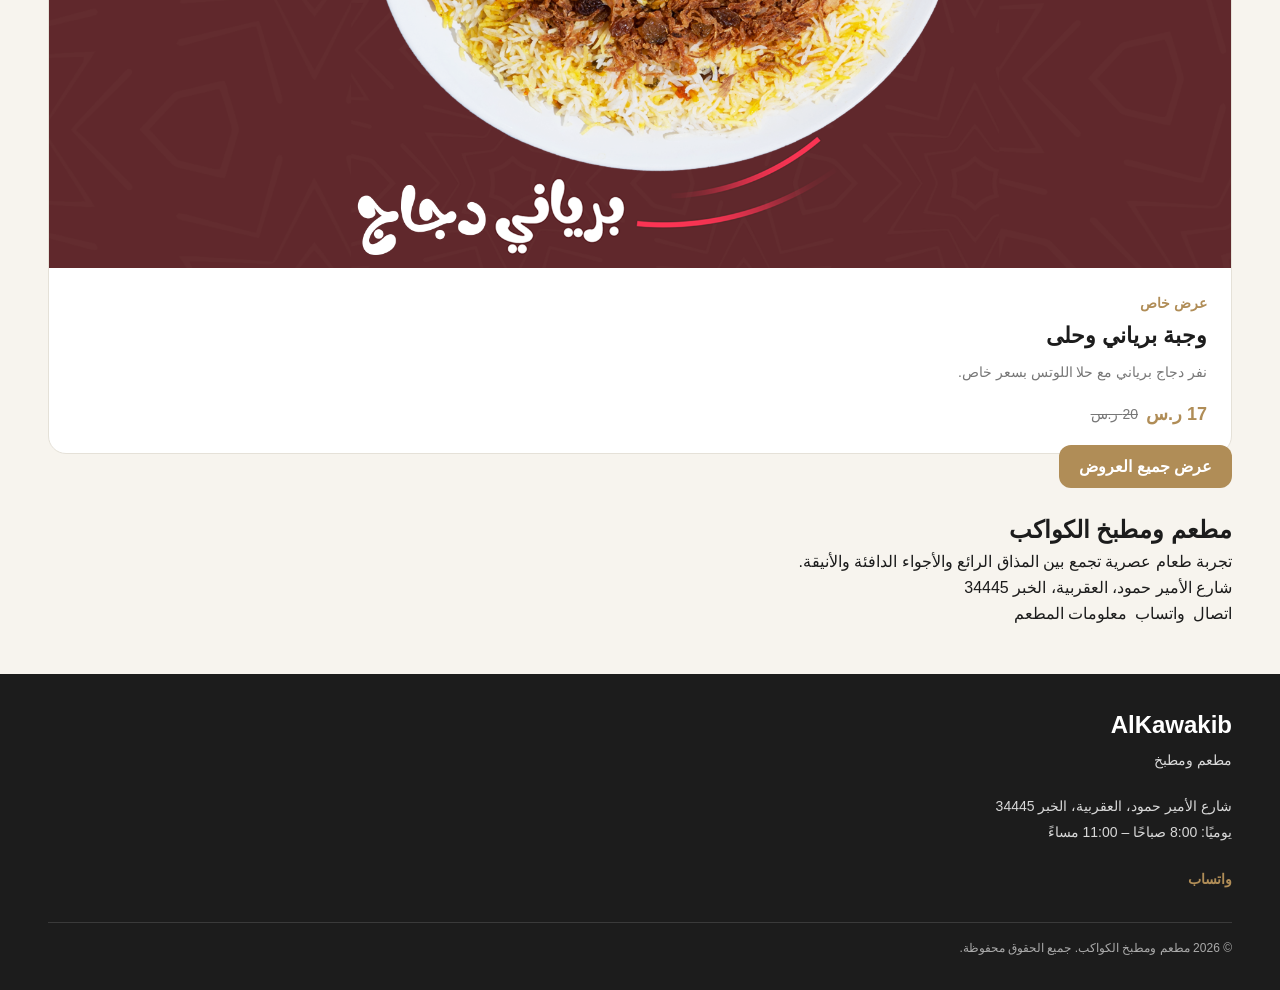
==== commit a562257d: "Prepare AlKawakib menu for final review" ====
--- a/nova-restaurant-menu/index.html
+++ b/nova-restaurant-menu/index.html
@@ -65,15 +65,21 @@
 
             <div class="home-brand">
 
-                <span class="brand-name">
-                    AlKawakib
-                </span>
-
-                <span class="brand-subtitle">
-                    Restaurant & Kitchen
-                </span>
-
-            </div>
+    <span
+        class="brand-name"
+        data-i18n="header-brand-name"
+    >
+        AlKawakib
+    </span>
+
+    <span
+        class="brand-subtitle"
+        data-i18n="header-brand-subtitle"
+    >
+        Restaurant & Kitchen
+    </span>
+
+</div>
 
 
             <div class="home-header-actions">
@@ -402,14 +408,80 @@
         </main>
 
 
-        <!-- Footer -->
-
-        <footer id="site-footer">
-        </footer>
-
+         <!-- Footer -->
+
+<footer id="site-footer">
+
+    <div class="container">
+
+        <div class="footer-content">
+
+            <div class="footer-brand">
+
+                <h2>
+                    AlKawakib
+                </h2>
+
+                <p data-i18n="footer-brand-subtitle">
+                    Restaurant & Kitchen
+                </p>
+
+            </div>
+
+
+            <div class="footer-contact">
+
+                <p id="footer-address">
+                    Prince Hamoud Street, Al-Aqrabiyah,
+                    Al-Khobar 34445
+                </p>
+
+                <p data-i18n="footer-hours">
+                    Daily: 8:00 AM – 11:00 PM
+                </p>
+
+            </div>
+
+
+            <div class="footer-social">
+
+                <a
+                    href="#"
+                    id="footer-instagram"
+                    data-i18n="footer-instagram"
+                >
+                    Instagram
+                </a>
+
+                <a
+                    href="https://wa.me/966505875863"
+                    id="footer-whatsapp"
+                    data-i18n="footer-whatsapp"
+                >
+                    WhatsApp
+                </a>
+
+            </div>
+
+        </div>
+
+
+        <div class="footer-bottom">
+
+            <p data-i18n="footer-copyright">
+                © 2026 AlKawakib Restaurant & Kitchen.
+                All rights reserved.
+            </p>
+
+        </div>
 
     </div>
 
+</footer>
+
+
+    </div>
+
 
     <script src="js/main.js"></script>
 
--- a/nova-restaurant-menu/css/components.css
+++ b/nova-restaurant-menu/css/components.css
@@ -1605,4 +1605,510 @@
 .whatsapp-button:hover {
     color: var(--color-accent);
     transform: translateY(-1px);
-}+}
+
+/* ==============================
+   QUICK MENU - PREMIUM ITEM
+============================== */
+
+.quick-menu-item-premium {
+    direction: ltr;
+
+    display: grid;
+    grid-template-columns: 120px minmax(0, 1fr) auto 42px;
+    align-items: center;
+
+    gap: 18px;
+
+    min-height: 124px;
+
+    padding: 12px;
+
+    background: var(--color-surface);
+
+    border: 1px solid rgba(229, 225, 216, 0.85);
+    border-radius: 20px;
+
+    color: var(--color-text);
+    text-decoration: none;
+
+    box-shadow:
+        0 4px 14px rgba(28, 28, 28, 0.05);
+
+    transition:
+        transform var(--transition),
+        box-shadow var(--transition);
+}
+
+
+/* ==============================
+   PRODUCT IMAGE
+============================== */
+
+.quick-menu-item-premium .quick-menu-item-image {
+    width: 120px;
+    height: 96px;
+
+    overflow: hidden;
+
+    border-radius: 15px;
+
+    background: var(--color-background);
+}
+
+.quick-menu-item-premium .quick-menu-item-image img {
+    width: 100%;
+    height: 100%;
+
+    display: block;
+
+    object-fit: cover;
+}
+
+
+/* ==============================
+   PRODUCT CONTENT
+============================== */
+
+.quick-menu-item-premium .quick-menu-item-content {
+    min-width: 0;
+
+    direction: rtl;
+    text-align: right;
+}
+
+
+/* Product Name */
+
+.quick-menu-item-premium .quick-menu-item-name {
+    margin: 0 0 6px;
+
+    font-size: 20px;
+    font-weight: 700;
+
+    line-height: 1.4;
+
+    color: var(--color-text);
+}
+
+
+/* Product Description */
+
+.quick-menu-item-premium .quick-menu-item-description {
+    margin: 0;
+
+    font-size: 13px;
+    line-height: 1.65;
+
+    color: var(--color-text-secondary);
+
+    display: -webkit-box;
+    -webkit-line-clamp: 2;
+    -webkit-box-orient: vertical;
+
+    overflow: hidden;
+}
+
+
+/* ==============================
+   PRODUCT PRICE
+============================== */
+
+.quick-menu-item-premium .quick-menu-item-price {
+    direction: rtl;
+
+    white-space: nowrap;
+
+    font-size: 20px;
+    font-weight: 700;
+
+    color: var(--color-accent);
+}
+
+
+/* ==============================
+   ARROW
+============================== */
+
+.quick-menu-item-premium .quick-menu-item-arrow {
+    width: 42px;
+    height: 42px;
+
+    display: flex;
+    align-items: center;
+    justify-content: center;
+
+    border-radius: 50%;
+
+    background: #F4EBDD;
+
+    color: var(--color-accent);
+
+    font-size: 26px;
+    font-weight: 400;
+
+    line-height: 1;
+
+    transition:
+        background var(--transition),
+        color var(--transition),
+        transform var(--transition);
+}
+
+
+/* ==============================
+   HOVER
+============================== */
+
+.quick-menu-item-premium:hover {
+    transform: translateY(-2px);
+
+    box-shadow:
+        0 8px 24px rgba(28, 28, 28, 0.08);
+}
+
+.quick-menu-item-premium:hover .quick-menu-item-arrow {
+    background: var(--color-accent);
+    color: var(--color-surface);
+
+    transform: translateX(-2px);
+}
+
+
+/* ==============================
+   MOBILE
+============================== */
+
+@media (max-width: 767px) {
+
+    .quick-menu-item-premium {
+        grid-template-columns:
+            112px
+            minmax(0, 1fr)
+            auto
+            40px;
+
+        gap: 12px;
+
+        min-height: 124px;
+
+        padding: 11px;
+
+        border-radius: 19px;
+    }
+
+
+    /* Image */
+
+    .quick-menu-item-premium
+    .quick-menu-item-image {
+
+        width: 112px;
+        height: 96px;
+
+        border-radius: 14px;
+    }
+
+
+    /* Name */
+
+    .quick-menu-item-premium
+    .quick-menu-item-name {
+
+        margin-bottom: 5px;
+
+        font-size: 18px;
+
+        line-height: 1.4;
+    }
+
+
+    /* Description */
+
+    .quick-menu-item-premium
+    .quick-menu-item-description {
+
+        font-size: 12px;
+
+        line-height: 1.6;
+
+        -webkit-line-clamp: 2;
+    }
+
+
+    /* Price */
+
+    .quick-menu-item-premium
+    .quick-menu-item-price {
+
+        font-size: 18px;
+    }
+
+
+    /* Arrow */
+
+    .quick-menu-item-premium
+    .quick-menu-item-arrow {
+
+        width: 40px;
+        height: 40px;
+
+        font-size: 23px;
+    }
+
+}
+
+
+/* ==============================
+   SMALL MOBILE
+============================== */
+
+@media (max-width: 390px) {
+
+    .quick-menu-item-premium {
+        grid-template-columns:
+            100px
+            minmax(0, 1fr)
+            auto
+            36px;
+
+        gap: 9px;
+
+        min-height: 116px;
+
+        padding: 9px;
+    }
+
+
+    .quick-menu-item-premium
+    .quick-menu-item-image {
+
+        width: 100px;
+        height: 88px;
+
+        border-radius: 13px;
+    }
+
+
+    .quick-menu-item-premium
+    .quick-menu-item-name {
+
+        font-size: 16px;
+    }
+
+
+    .quick-menu-item-premium
+    .quick-menu-item-description {
+
+        font-size: 11px;
+    }
+
+
+    .quick-menu-item-premium
+    .quick-menu-item-price {
+
+        font-size: 16px;
+    }
+
+
+    .quick-menu-item-premium
+    .quick-menu-item-arrow {
+
+        width: 36px;
+        height: 36px;
+
+        font-size: 21px;
+    }
+
+}
+
+/* ==============================
+   QUICK MENU CATEGORY BANNER
+============================== */
+
+.quick-category-banner {
+    position: relative;
+
+    width: 100%;
+    height: 150px;
+
+    margin-bottom: 18px;
+
+    overflow: hidden;
+
+    border-radius: 18px;
+
+    background: var(--color-primary);
+}
+
+
+.quick-category-banner-image {
+    position: absolute;
+
+    inset: 0;
+
+    width: 100%;
+    height: 100%;
+
+    display: block;
+
+    object-fit: cover;
+}
+
+
+/* Dark overlay */
+
+.quick-category-banner-overlay {
+    position: absolute;
+
+    inset: 0;
+
+    background:
+        linear-gradient(
+            90deg,
+            rgba(28, 28, 28, 0.15),
+            rgba(28, 28, 28, 0.88)
+        );
+}
+
+
+/* Banner text */
+
+.quick-category-banner-content {
+    position: absolute;
+
+    inset: 0;
+
+    z-index: 2;
+
+    display: flex;
+
+    flex-direction: column;
+
+    justify-content: center;
+
+    align-items: flex-end;
+
+    padding: 24px;
+
+    text-align: right;
+
+    direction: rtl;
+
+    color: var(--color-surface);
+}
+
+
+.quick-category-banner-content h3 {
+    margin: 0 0 6px;
+
+    font-size: 28px;
+
+    font-weight: 700;
+
+    line-height: 1.2;
+}
+
+
+.quick-category-banner-content p {
+    margin: 0;
+
+    font-size: 13px;
+
+    line-height: 1.5;
+
+    color: rgba(255, 255, 255, 0.9);
+}
+
+
+/* ==============================
+   QUICK MENU CARD SPACING
+============================== */
+
+.quick-products-list {
+    display: flex;
+
+    flex-direction: column;
+
+    gap: 14px;
+}
+
+
+/* ==============================
+   MOBILE
+============================== */
+
+@media (max-width: 767px) {
+
+    .quick-category-banner {
+        height: 145px;
+
+        margin-bottom: 18px;
+
+        border-radius: 16px;
+    }
+
+
+    .quick-category-banner-content {
+        padding: 20px;
+    }
+
+
+    .quick-category-banner-content h3 {
+        font-size: 26px;
+    }
+
+
+    .quick-category-banner-content p {
+        font-size: 12px;
+    }
+
+
+    .quick-products-list {
+        gap: 14px;
+    }
+
+   /* ==============================
+   QUICK MENU - CHICKEN BANNER
+============================== */
+
+.quick-category-banner {
+    width: 100%;
+
+    margin-bottom: 18px;
+
+    overflow: hidden;
+
+    border-radius: 18px;
+
+    background: var(--color-primary);
+
+    line-height: 0;
+}
+
+
+.quick-category-banner-image {
+    width: 100%;
+    height: auto;
+
+    display: block;
+
+    object-fit: contain;
+}
+
+
+/* Mobile */
+
+@media (max-width: 767px) {
+
+    .quick-category-banner {
+        margin-bottom: 18px;
+
+        border-radius: 16px;
+    }
+
+}
+
+
+
+}
--- a/nova-restaurant-menu/css/responsive.css
+++ b/nova-restaurant-menu/css/responsive.css
@@ -283,12 +283,7 @@
         align-self: flex-start;
     }
 
-}
-
-
-    .offer-page-button {
-        align-self: flex-start;
-    }
+
 
 }
 
@@ -335,4 +330,76 @@
         padding-bottom: var(--space-lg);
     }
 
+    /* ==============================
+   FIX - CHICKEN BANNER HEIGHT
+============================== */
+
+.quick-category-banner {
+    width: 100%;
+    height: auto !important;
+    min-height: 0 !important;
+
+    margin-bottom: 18px;
+
+    padding: 0 !important;
+
+    overflow: hidden;
+
+    border-radius: 18px;
+
+    background: transparent !important;
+
+    line-height: 0;
+}
+
+.quick-category-banner-image {
+    display: block;
+
+    width: 100%;
+    height: auto !important;
+    min-height: 0 !important;
+
+    object-fit: contain;
+}
+
+/* ==============================
+   QUICK MENU - MOBILE BANNER FIX
+============================== */
+
+@media (max-width: 767px) {
+
+    .quick-category-banner {
+        display: block !important;
+
+        width: 100% !important;
+        height: auto !important;
+        min-height: 0 !important;
+
+        padding: 0 !important;
+        margin-bottom: 18px !important;
+
+        overflow: hidden !important;
+
+        visibility: visible !important;
+        opacity: 1 !important;
+
+        background: transparent !important;
+    }
+
+
+    .quick-category-banner-image {
+        display: block !important;
+
+        width: 100% !important;
+        height: auto !important;
+        min-height: 0 !important;
+
+        visibility: visible !important;
+        opacity: 1 !important;
+
+        object-fit: contain !important;
+    }
+
+}
+
 }
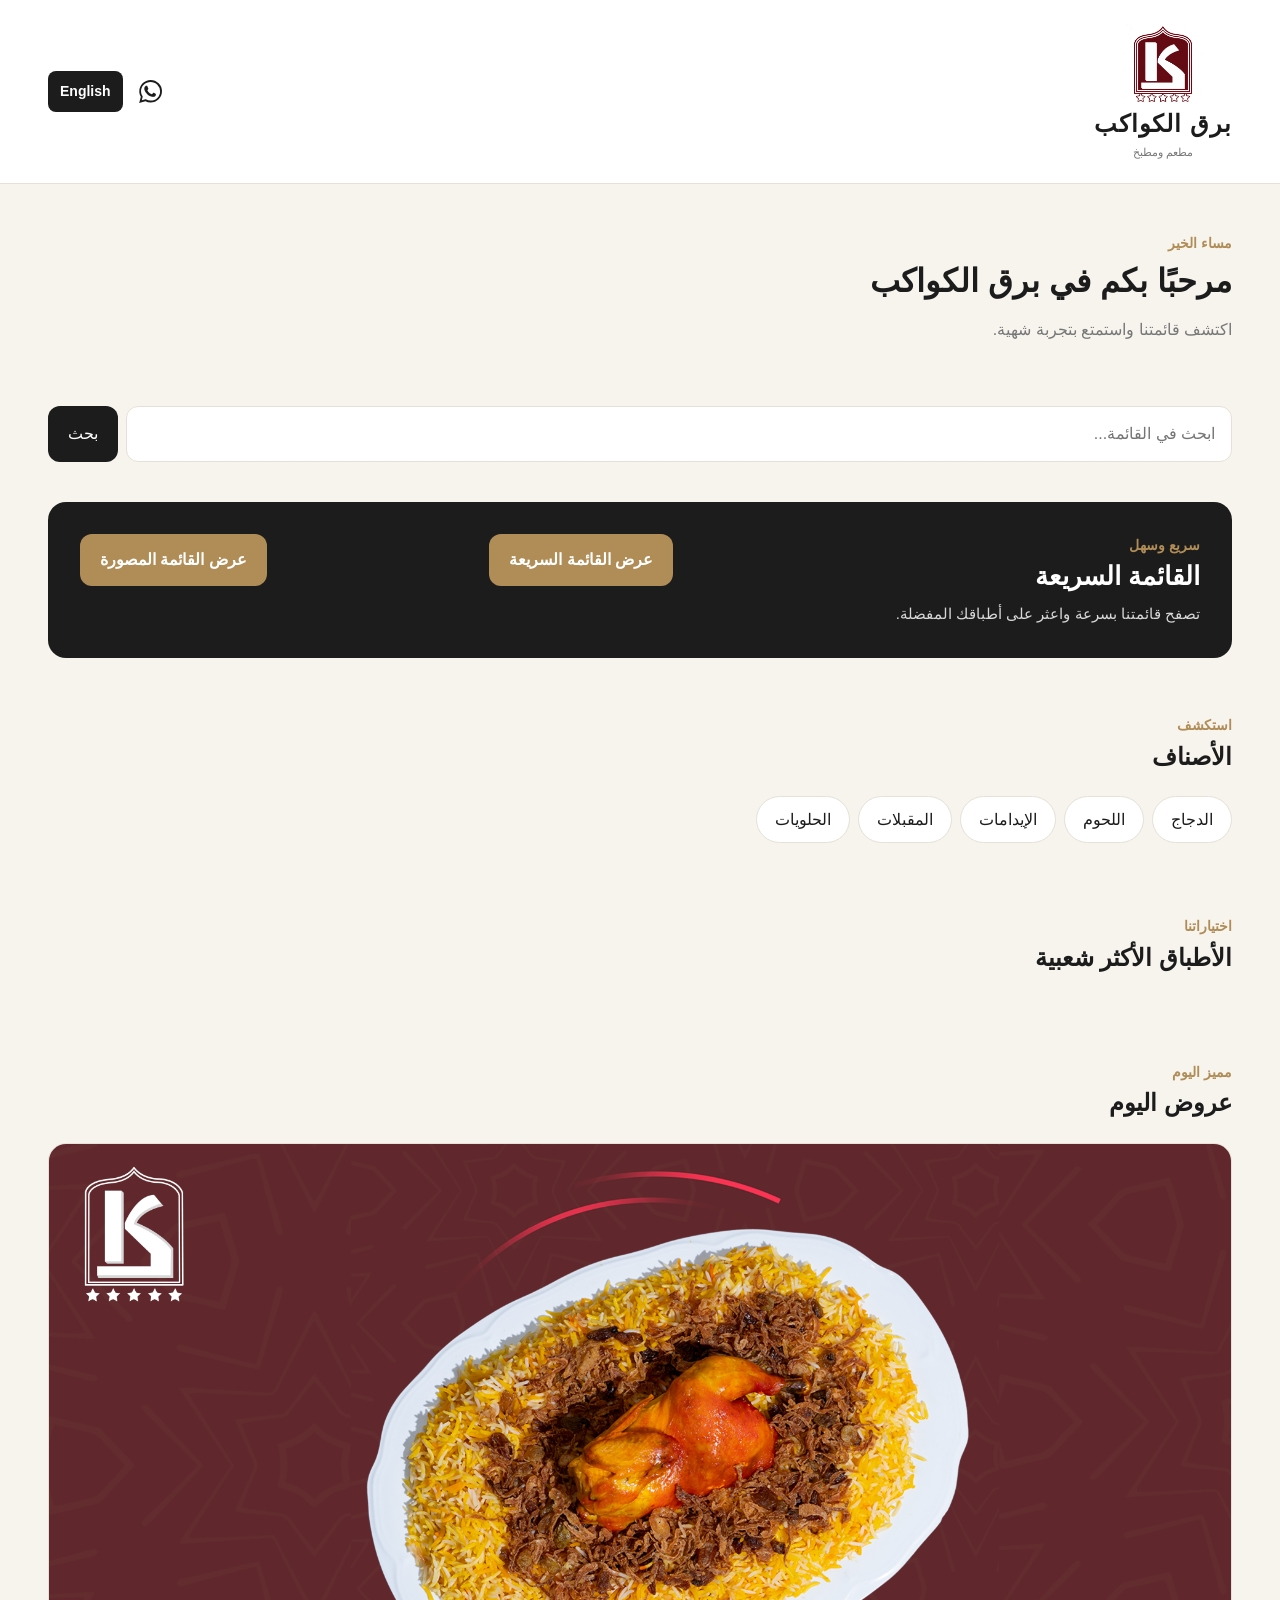
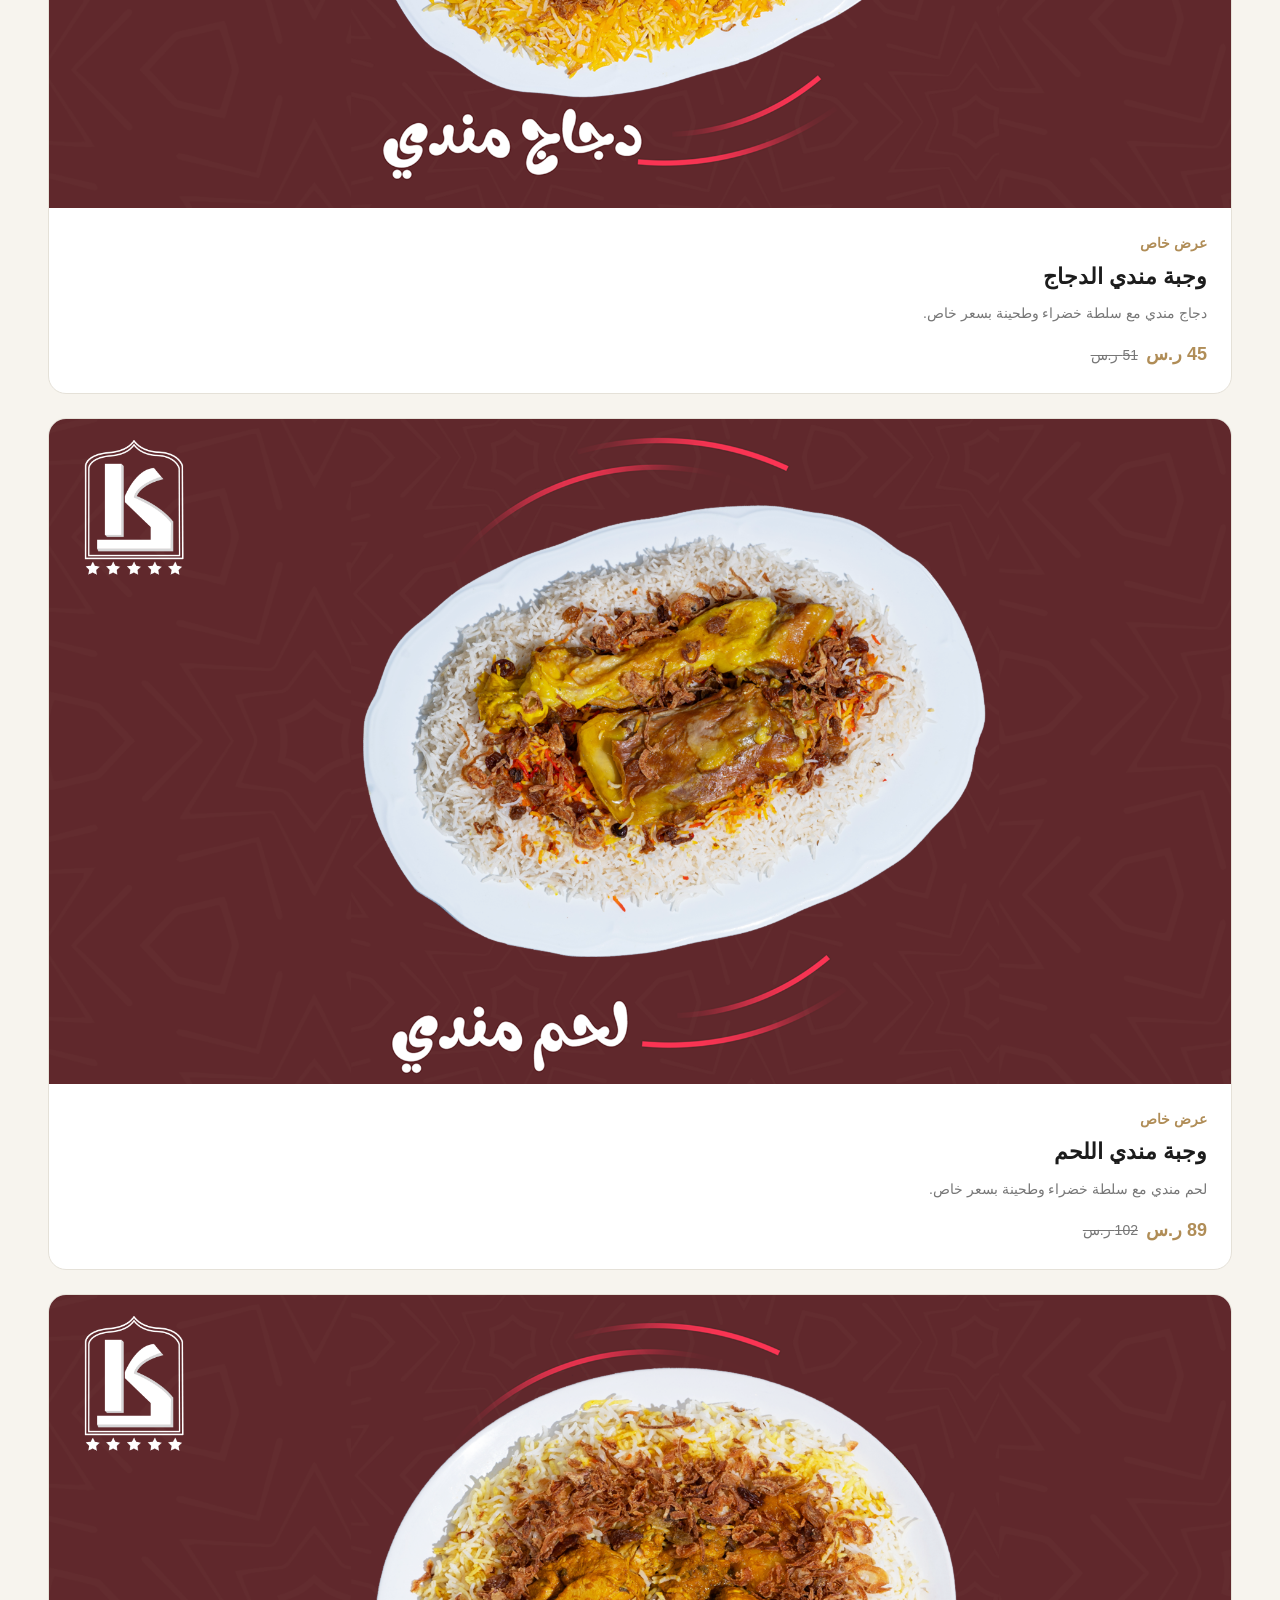
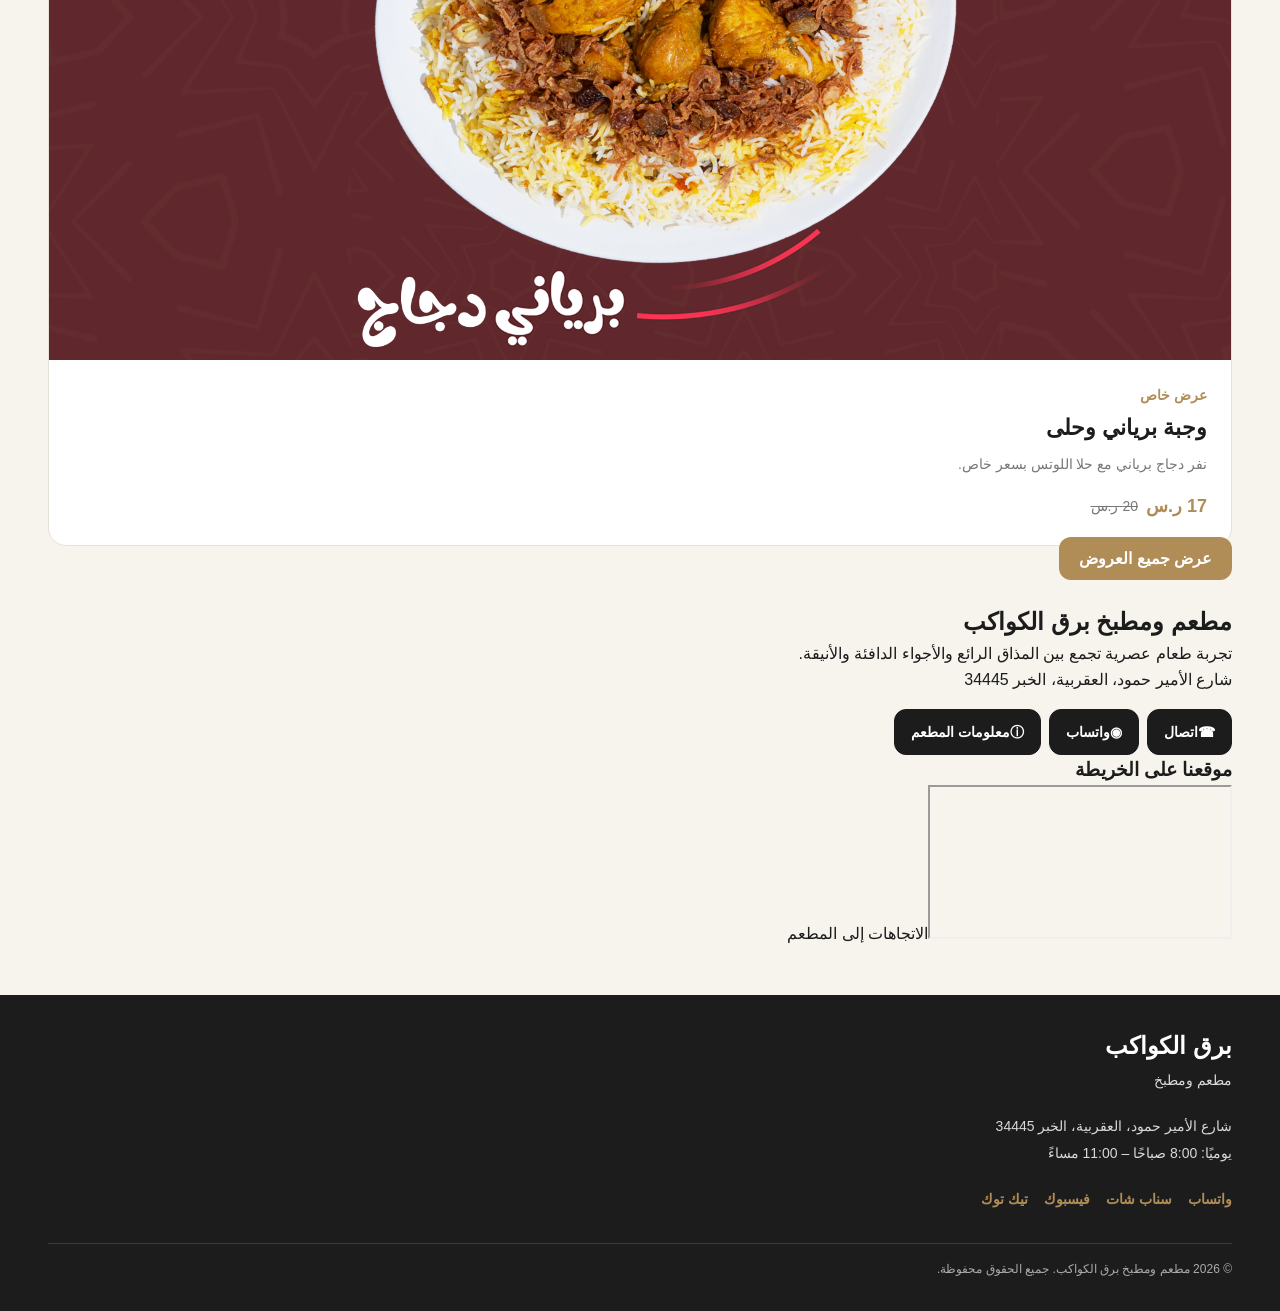
==== commit 54a52bd2: "Update restaurant homepage and Google Maps" ====
--- a/nova-restaurant-menu/index.html
+++ b/nova-restaurant-menu/index.html
@@ -12,7 +12,7 @@
 
     <meta
         name="description"
-        content="AlKawakib Restaurant & Kitchen — Explore our menu, signature dishes, special offers, and restaurant information."
+        content="Barq AlKawakib Restaurant & Kitchen — Explore our menu, signature dishes, special offers, and restaurant information."
     >
 
     <meta
@@ -21,7 +21,7 @@
     >
 
     <title>
-        AlKawakib Restaurant & Kitchen | Digital Menu
+        Barq AlKawakib Restaurant & Kitchen | Digital Menu
     </title>
 
 
@@ -63,13 +63,20 @@
 
         <div class="home-header">
 
-            <div class="home-brand">
+            
+<div class="home-brand">
+
+    <img
+        src="assets/images/products/Misc/Logo.png"
+        alt="شعار برق الكواكب"
+        class="home-brand-logo"
+    >
 
     <span
         class="brand-name"
         data-i18n="header-brand-name"
     >
-        AlKawakib
+        Barq AlKawakib
     </span>
 
     <span
@@ -80,6 +87,7 @@
     </span>
 
 </div>
+
 
 
             <div class="home-header-actions">
@@ -143,7 +151,7 @@
                         class="welcome-title"
                         data-i18n="home-title"
                     >
-                        Welcome to AlKawakib
+                        Welcome to Barq AlKawakib
                     </h1>
 
 
@@ -418,9 +426,9 @@
 
             <div class="footer-brand">
 
-                <h2>
-                    AlKawakib
-                </h2>
+                <h2 data-i18n="brand-name">
+    Barq AlKawakib
+</h2>
 
                 <p data-i18n="footer-brand-subtitle">
                     Restaurant & Kitchen
@@ -443,25 +451,37 @@
             </div>
 
 
-            <div class="footer-social">
-
-                <a
-                    href="#"
-                    id="footer-instagram"
-                    data-i18n="footer-instagram"
-                >
-                    Instagram
-                </a>
-
-                <a
-                    href="https://wa.me/966505875863"
-                    id="footer-whatsapp"
-                    data-i18n="footer-whatsapp"
-                >
-                    WhatsApp
-                </a>
-
-            </div>
+            
+<div class="footer-social">
+
+    <a
+        href="#"
+        id="footer-instagram"
+        data-i18n="footer-instagram"
+    >
+        Instagram
+    </a>
+
+    <a
+        href="https://wa.me/966505875863"
+        id="footer-whatsapp"
+        data-i18n="footer-whatsapp"
+    >
+        WhatsApp
+    </a>
+
+    <a href="#" id="footer-snapchat" data-i18n="footer-snapchat">
+    Snapchat
+</a>
+<a href="#" id="footer-facebook" data-i18n="footer-facebook">
+    Facebook
+</a>
+<a href="#" id="footer-tiktok" data-i18n="footer-tiktok">
+    TikTok
+</a>
+
+</div>
+
 
         </div>
 
@@ -469,7 +489,7 @@
         <div class="footer-bottom">
 
             <p data-i18n="footer-copyright">
-                © 2026 AlKawakib Restaurant & Kitchen.
+                © 2026 Barq AlKawakib Restaurant & Kitchen.
                 All rights reserved.
             </p>
 
--- a/nova-restaurant-menu/css/components.css
+++ b/nova-restaurant-menu/css/components.css
@@ -352,23 +352,36 @@
     font-size: 14px;
 }
 
+
 .restaurant-actions {
     display: flex;
     flex-wrap: wrap;
     gap: var(--space-sm);
-}
-
-.restaurant-actions button {
+    margin-top: var(--space-md);
+}
+
+.restaurant-actions .restaurant-button {
+    display: inline-flex;
+    align-items: center;
+    justify-content: center;
     padding: 11px 16px;
+    border: 1px solid var(--color-primary);
     border-radius: var(--radius-md);
     background: var(--color-primary);
     color: var(--color-surface);
+    font-size: 14px;
+    font-weight: 700;
+    text-decoration: none;
+    text-align: center;
     transition: var(--transition);
-}
-
-.restaurant-actions button:hover {
+    cursor: pointer;
+}
+
+.restaurant-actions .restaurant-button:hover {
     opacity: 0.9;
-}
+    transform: translateY(-1px);
+}
+
 
 /* ==============================
    QUICK MENU HEADER
@@ -1549,10 +1562,21 @@
     gap: var(--space-md);
 }
 
+
 .home-brand {
     display: flex;
     flex-direction: column;
-}
+    align-items: center;
+    gap: 6px;
+}
+
+.home-brand-logo {
+    display: block;
+    width: 80px;
+    height: 80px;
+    object-fit: contain;
+}
+
 
 .home-brand .brand-name {
     font-size: 24px;
@@ -2030,7 +2054,7 @@
 
     flex-direction: column;
 
-    gap: 14px;
+    gap: 5px;
 }
 
 
@@ -2109,6 +2133,54 @@
 
 }
 
-
-
-}
+/* ==============================
+   QUICK PRODUCTS - MOBILE SPACING
+============================== */
+
+@media (max-width: 767px) {
+    .quick-products-list {
+        gap: 5px;
+    }
+}
+.restaurant-actions .restaurant-button {
+    gap: 8px;
+}
+
+.restaurant-map-section {
+    margin-top: var(--space-lg);
+    padding-top: var(--space-md);
+    border-top: 1px solid var(--color-border);
+}
+
+.restaurant-map-section h3 {
+    margin-bottom: var(--space-sm);
+    font-size: 16px;
+    font-weight: 700;
+}
+
+.restaurant-map-section .restaurant-button {
+    display: inline-flex;
+    align-items: center;
+    justify-content: center;
+    gap: 8px;
+}
+
+.restaurant-map-frame {
+    display: block;
+    width: 100%;
+    height: 240px;
+    margin: var(--space-md) 0;
+    border: 0;
+    border-radius: var(--radius-md);
+}
+
+.restaurant-map-section .restaurant-button {
+    display: inline-flex;
+    align-items: center;
+    justify-content: center;
+    width: 100%;
+    box-sizing: border-box;
+    gap: 8px;
+}
+
+}
--- a/nova-restaurant-menu/css/responsive.css
+++ b/nova-restaurant-menu/css/responsive.css
@@ -388,18 +388,23 @@
 
 
     .quick-category-banner-image {
-        display: block !important;
-
-        width: 100% !important;
-        height: auto !important;
-        min-height: 0 !important;
-
-        visibility: visible !important;
-        opacity: 1 !important;
-
-        object-fit: contain !important;
-    }
-
+    display: block !important;
+    position: static !important;
+
+    width: 100% !important;
+    height: auto !important;
+    min-height: 0 !important;
+
+    visibility: visible !important;
+    opacity: 1 !important;
+
+    object-fit: contain !important;
+}
+
+}
+
+#quick-menu-content {
+    padding-top: 8px !important;
 }
 
 }
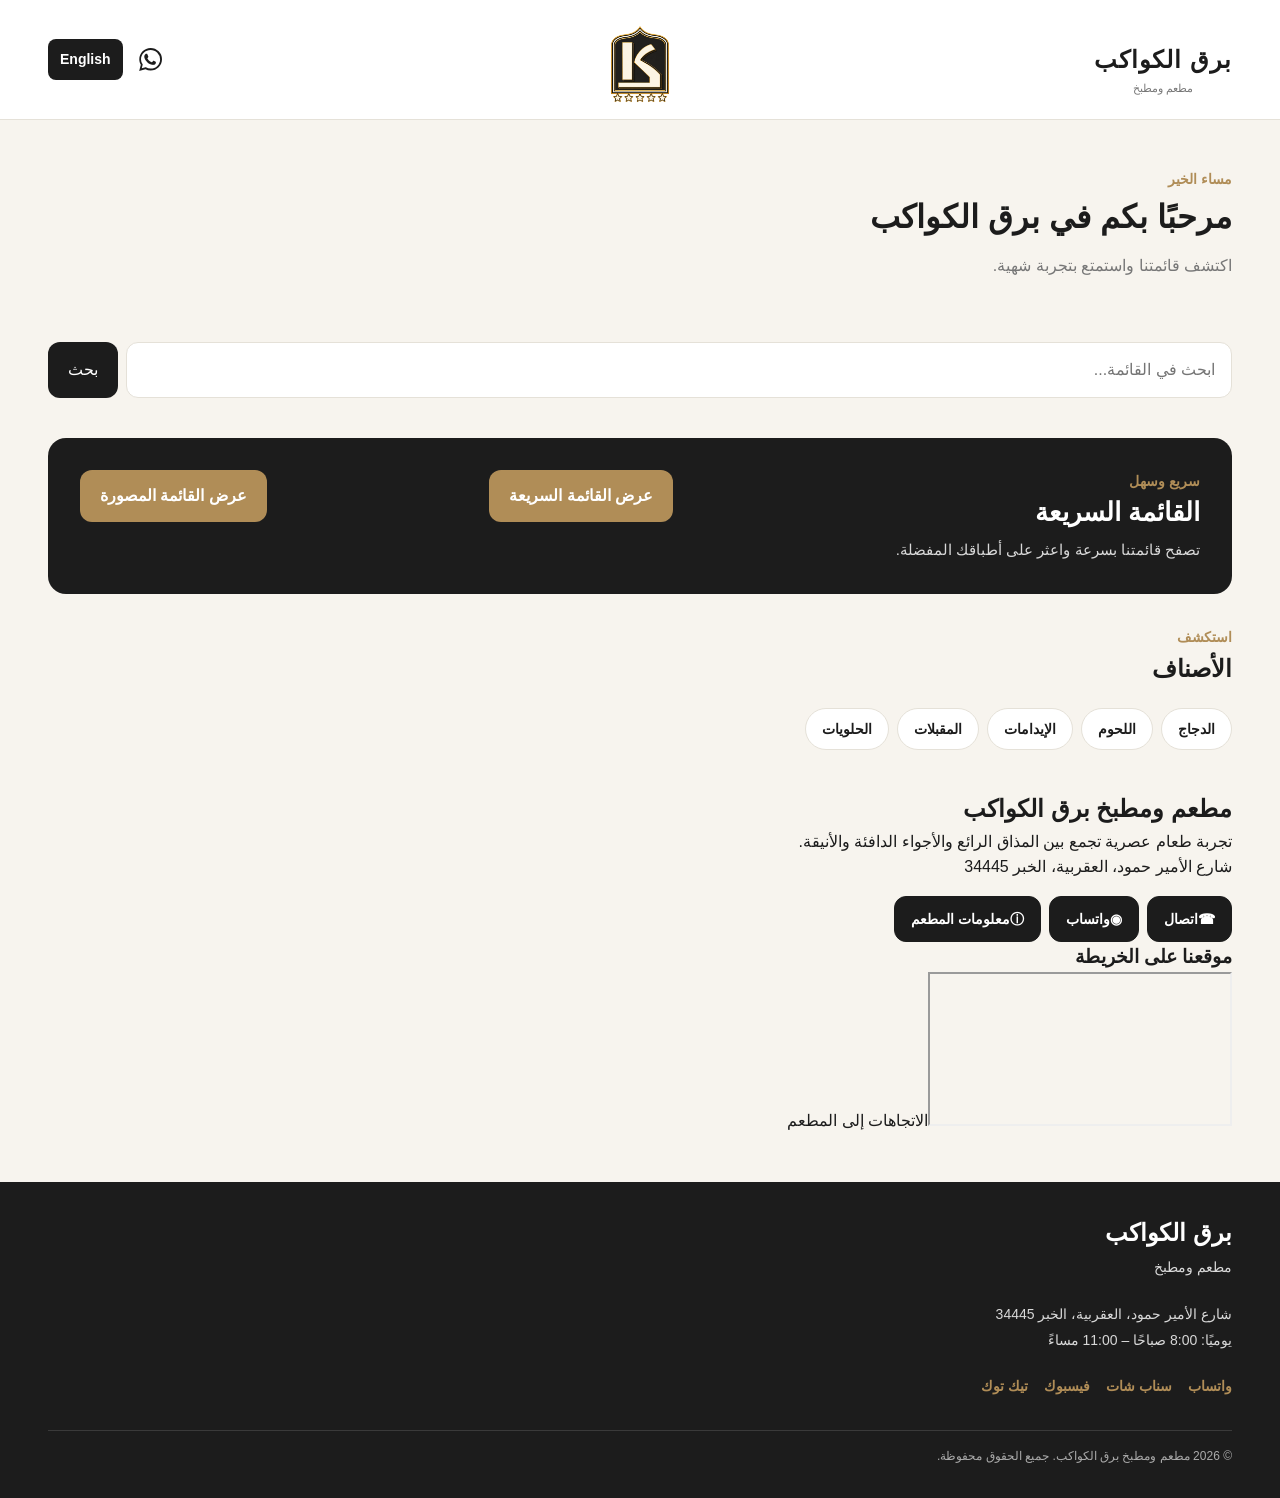
==== commit 3c01fc50: "Update restaurant homepage design" ====
--- a/nova-restaurant-menu/index.html
+++ b/nova-restaurant-menu/index.html
@@ -309,7 +309,7 @@
             </section>
 
 
-            <!-- Popular Dishes Section -->
+            <!-- Popular Dishes Section 
 
             <section id="popular-section">
 
@@ -345,11 +345,10 @@
 
             </section>
 
-
+ -->
             <!-- Today's Specials Section -->
 
-            <section id="specials-section">
-
+<section id="specials-section" hidden>
                 <div class="container">
 
                     <div class="section-heading">
@@ -372,12 +371,13 @@
                     </div>
 
 
-                    <div
-                        class="specials-list"
+                   <!--  <div
+                          class="specials-list"
                         id="home-specials-list"
-                    >
-                    </div>
-
+                        
+                      >
+                     </div>
+-->
 
                     <div class="section-action">
 
--- a/nova-restaurant-menu/css/components.css
+++ b/nova-restaurant-menu/css/components.css
@@ -141,7 +141,8 @@
 ============================== */
 
 #categories-section {
-    padding-block: var(--space-xl);
+    padding-top: 8px;
+    padding-bottom: var(--space-xl);
 }
 
 .section-heading {
@@ -1560,6 +1561,7 @@
     align-items: center;
     justify-content: space-between;
     gap: var(--space-md);
+    position: relative;
 }
 
 
@@ -1568,6 +1570,7 @@
     flex-direction: column;
     align-items: center;
     gap: 6px;
+    padding-top: 22px;
 }
 
 .home-brand-logo {
@@ -1575,6 +1578,13 @@
     width: 80px;
     height: 80px;
     object-fit: contain;
+    margin-inline: auto;
+    
+
+    position: absolute;
+    left: 50%;
+    top: 0;
+    transform: translateX(-50%);
 }
 
 
